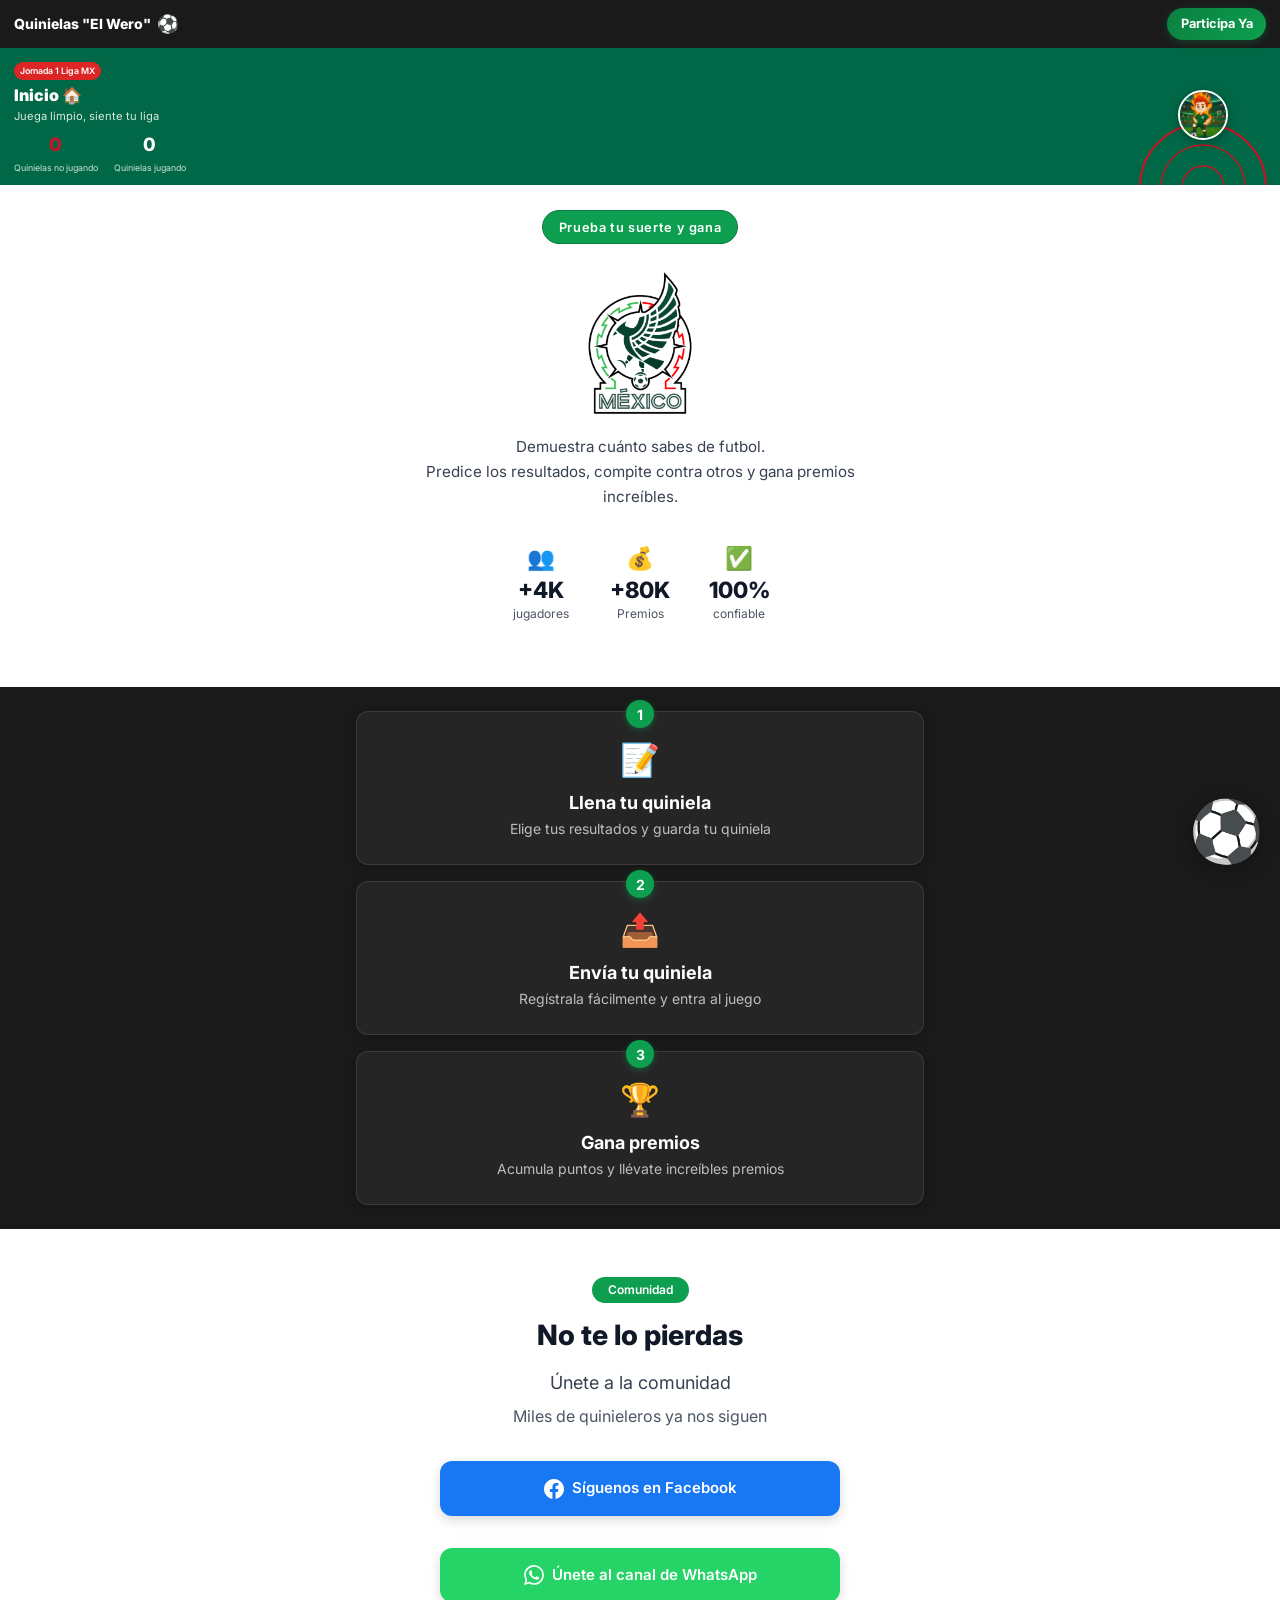
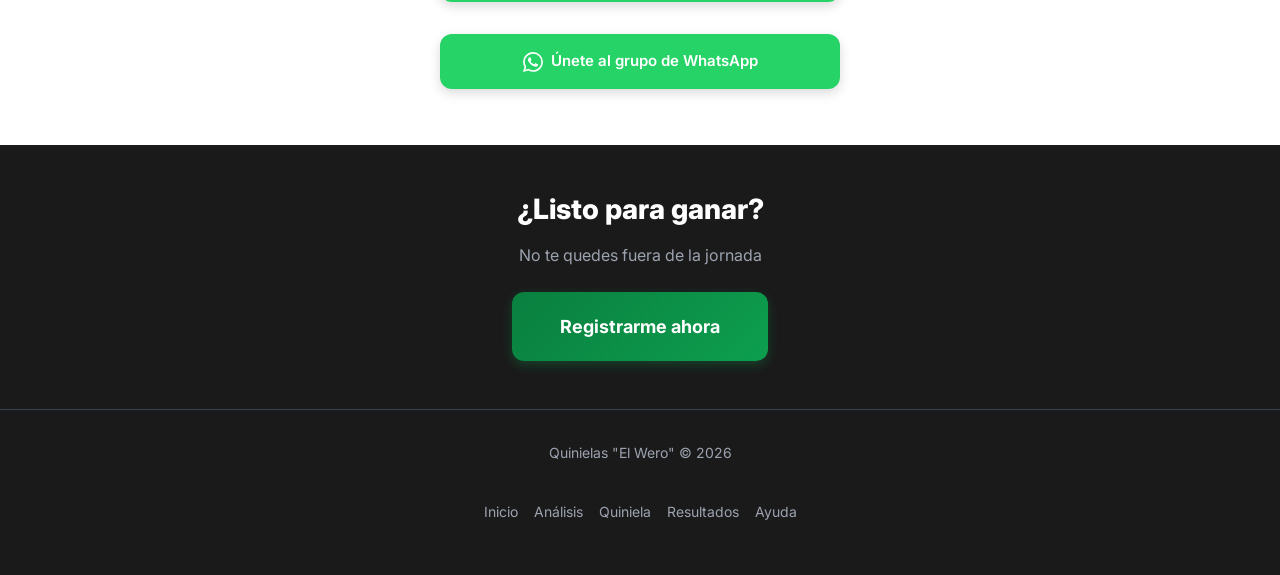
==== index.html @ 96086ec2 "Add files via upload" ====
<!DOCTYPE html>
<html lang="es">
<head>
<meta charset="UTF-8">
<meta name="viewport" content="width=device-width, initial-scale=1.0, maximum-scale=5.0, user-scalable=yes">
<meta name="description" content="Panel de administración - Quinielas MX">
<title>Quinielas "El Wero"</title>
<link rel="stylesheet" href="styles.css">
<link rel="preconnect" href="https://fonts.googleapis.com">
<link rel="preconnect" href="https://fonts.gstatic.com" crossorigin>
<link href="https://fonts.googleapis.com/css2?family=Inter:wght@400;500;600;700;800;900&display=swap" rel="stylesheet">
<link rel="manifest" href="/manifest.json">
<meta name="theme-color" content="#006847">
<meta name="mobile-web-app-capable" content="yes">
<meta name="apple-mobile-web-app-capable" content="yes">
<meta name="apple-mobile-web-app-title" content="Quinielas">
<meta name="apple-mobile-web-app-status-bar-style" content="black-translucent">
</head>
<body>
<!-- Esto de abajo trabaja con mi header --> <!-- Esto de abajo trabaja con mi header --> <!-- Esto de abajo trabaja con mi header -->
<header class="admin-header">
<div class="header-content">
<div class="header-brand">
<span class="brand-name">Quinielas "El Wero"</span>
<span class="brand-ball">⚽</span>
</div>
<div class="header-user">
<span class="user-name" onclick="navigateTo('quiniela')">Participa Ya</span>
</div>
</div>
</header>
<!-- Esto de abajo trabaja con Inicio , juega limpio siente tu liga--><!-- Esto de abajo trabaja con Inicio , juega limpio siente tu liga-->
<section class="hero-admin active" id="hero">
<div class="hero-content">
<div class="hero-badge">
<span class="jornada-badge">Jornada 1 Liga MX</span>
</div>
<h1 class="hero-title">Inicio 🏠</h1>
<p class="hero-subtitle">Juega limpio, siente tu liga</p>
<div class="hero-stats">
<div class="hero-stat">
<span class="hero-stat__number hero-stat__number--red" id="quinielasNoJugandoCount" data-count="12">0</span>
<span class="hero-stat__label">Quinielas no jugando</span>
</div>
<div class="hero-stat">
<span class="hero-stat__number hero-stat__number--green" id="quinielasJugandoCount" data-count="8">0</span>
<span class="hero-stat__label">Quinielas jugando</span>
</div>
</div>
</div>
<div class="hero-decoration">
<svg class="decoration-ball" viewBox="0 0 100 100" fill="none">
<circle cx="50" cy="50" r="45" stroke="currentColor" stroke-width="1.5" opacity="0.15"/>
<circle cx="50" cy="50" r="30" stroke="currentColor" stroke-width="1" opacity="0.1"/>
<circle cx="50" cy="50" r="15" stroke="currentColor" stroke-width="1" opacity="0.2"/>
</svg>
<img src="logos/logo.png" alt="Logo" class="hero-profile-img">
</div>
</section>
<!-- Esto de abajo trabaja con analisis , Fútbol explicado con datos y porcentajes--> 
<section class="hero-admin hero-analisis" id="hero-analisis">
<div class="hero-content">
<div class="hero-badge">
<span class="jornada-badge">Jornada 1 Liga MX</span>
</div>
<h1 class="hero-title">Análisis 📊</h1>
<p class="hero-subtitle">Fútbol explicado con datos y porcentajes</p>
<div class="hero-stats">
<div class="hero-stat">
<span class="hero-stat__number hero-stat__number--red" data-count="18">18</span>
<span class="hero-stat__label">Equipos mexicanos</span>
</div>
<div class="hero-stat">
<span class="hero-stat__number hero-stat__number--green" data-count="85">0</span>
<span class="hero-stat__label">Equipos europeos</span>
</div>
</div>
</div>
<div class="hero-decoration">
<svg class="decoration-ball" viewBox="0 0 100 100" fill="none">
<circle cx="50" cy="50" r="45" stroke="currentColor" stroke-width="1.5" opacity="0.15"/>
<circle cx="50" cy="50" r="30" stroke="currentColor" stroke-width="1" opacity="0.1"/>
<circle cx="50" cy="50" r="15" stroke="currentColor" stroke-width="1" opacity="0.2"/>
</svg>
<img src="logos/logo.png" alt="Logo" class="hero-profile-img">
</div>
</section>
<!-- Esto de abajo trabaja con quiniela , Cada partido es una decisión, cada acierto te acerca al premio--> 
<section class="hero-admin hero-quiniela" id="hero-quiniela">
<div class="hero-content">
<div class="hero-badge">
<span class="jornada-badge">Jornada 1 Liga MX</span>
</div>
<h1 class="hero-title">Quiniela 📝</h1>
<p class="hero-subtitle">Cada partido es una decisión, cada acierto te acerca al premio</p>
</div>
</section>
<!-- Esto de abajo trabaja con Resultados , Donde el instinto se convierte en victoria--> 
<section class="hero-admin hero-resultados" id="hero-resultados">
<div class="hero-content">
<div class="hero-badge">
<span class="jornada-badge">Jornada 1 Liga MX</span>
</div>
<h1 class="hero-title">Resultados 🏆</h1>
<p class="hero-subtitle">Donde el instinto se convierte en victoria</p>
<div class="hero-stats">
<div class="hero-stat">
<span class="hero-stat__number hero-stat__number--red" id="quinielasNoJugandoCountResultados" data-count="127">0</span>
<span class="hero-stat__label">Quinielas no jugando</span>
</div>
<div class="hero-stat">
<span class="hero-stat__number hero-stat__number--green" id="quinielasJugandoCountResultados" data-count="15">0</span>
<span class="hero-stat__label">Quinielas jugando</span>
</div>
</div>
</div>
<div class="hero-decoration">
<svg class="decoration-ball" viewBox="0 0 100 100" fill="none">
<circle cx="50" cy="50" r="45" stroke="currentColor" stroke-width="1.5" opacity="0.15"/>
<circle cx="50" cy="50" r="30" stroke="currentColor" stroke-width="1" opacity="0.1"/>
<circle cx="50" cy="50" r="15" stroke="currentColor" stroke-width="1" opacity="0.2"/>
</svg>
<img src="logos/logo.png" alt="Logo" class="hero-profile-img">
</div>
</section>
<!-- Esto de abajo trabaja con Ayuda , Cada partido es una decisión, cada acierto te acerca al premio--> 
<section class="hero-admin hero-ayuda" id="hero-ayuda">
<div class="hero-content">
<div class="hero-badge">
<span>Soporte 24/7</span>
</div>
<h1 class="hero-title">Ayuda ❓</h1>
<p class="hero-subtitle">No juegas solo, estamos contigo en cada paso</p>
</div>
</section>
<!-- Esto de abajo trabaja con la el inicio de mi pagina 1 --> <!-- Esto de abajo trabaja con la el inicio de mi pagina 1-->
<main class="main-content" id="mainContent">
<section class="page active" id="pageInicio">
<div class="hero">
<div class="hero-bg"></div>
<div class="hero-content">
<span class="hero-badge">Prueba tu suerte y gana</span>
<img src="logos/mexico.png" alt="México" class="hero-logo">
<p class="hero-text">Demuestra cuánto sabes de futbol.<br>Predice los resultados, compite contra otros y gana premios increíbles.</p>
<div class="hero-metrics">
<div class="metric">
<span class="metric-icon">👥</span>
<span class="metric-value">+4K</span>
<span class="metric-label">jugadores</span>
</div>
<div class="metric">
<span class="metric-icon">💰</span>
<span class="metric-value">+80K</span>
<span class="metric-label">Premios</span>
</div>
<div class="metric">
<span class="metric-icon">✅</span>
<span class="metric-value">100%</span>
<span class="metric-label">confiable</span>
</div>
</div>
</div>
</div>
<!-- Esto de abajo trabaja con la el inicio de mi pagina 2 --> <!-- Esto de abajo trabaja con la el inicio de mi pagina 2-->
<div class="section">
<div class="steps-container">
<div class="step-card">
<div class="step-number">1</div>
<div class="step-icon">📝</div>
<h4>Llena tu quiniela</h4>
<p>Elige tus resultados y guarda tu quiniela</p>
</div>
<div class="step-card">
<div class="step-number">2</div>
<div class="step-icon">📤</div>
<h4>Envía tu quiniela</h4>
<p>Regístrala fácilmente y entra al juego</p>
</div>
<div class="step-card">
<div class="step-number">3</div>
<div class="step-icon">🏆</div>
<h4>Gana premios</h4>
<p>Acumula puntos y llévate increíbles premios</p>
</div>
</div>
</div>
<!-- Esto de abajo trabaja con la el inicio de mi pagina 3 --> <!-- Esto de abajo trabaja con la el inicio de mi pagina 3-->
<div class="section section-dark">
<span class="section-badge">Comunidad</span>
<h3 class="section-title">No te lo pierdas</h3>
<p class="section-subtitle">Únete a la comunidad</p>
<p class="section-text">Miles de quinieleros ya nos siguen</p>
<div class="social-buttons">
<a href="https://www.facebook.com/profile.php?id=61586293432281" target="_blank" class="social-btn facebook">
<svg viewBox="0 0 24 24" fill="currentColor"><path d="M24 12.073c0-6.627-5.373-12-12-12s-12 5.373-12 12c0 5.99 4.388 10.954 10.125 11.854v-8.385H7.078v-3.47h3.047V9.43c0-3.007 1.792-4.669 4.533-4.669 1.312 0 2.686.235 2.686.235v2.953H15.83c-1.491 0-1.956.925-1.956 1.874v2.25h3.328l-.532 3.47h-2.796v8.385C19.612 23.027 24 18.062 24 12.073z"/></svg>
Síguenos en Facebook
</a>
<a href="https://whatsapp.com/channel/0029VbBeTREDZ4LYMSgzS219" target="_blank" class="social-btn whatsapp">
<svg viewBox="0 0 24 24" fill="currentColor"><path d="M17.472 14.382c-.297-.149-1.758-.867-2.03-.967-.273-.099-.471-.148-.67.15-.197.297-.767.966-.94 1.164-.173.199-.347.223-.644.075-.297-.15-1.255-.463-2.39-1.475-.883-.788-1.48-1.761-1.653-2.059-.173-.297-.018-.458.13-.606.134-.133.298-.347.446-.52.149-.174.198-.298.298-.497.099-.198.05-.371-.025-.52-.075-.149-.669-1.612-.916-2.207-.242-.579-.487-.5-.669-.51-.173-.008-.371-.01-.57-.01-.198 0-.52.074-.792.372-.272.297-1.04 1.016-1.04 2.479 0 1.462 1.065 2.875 1.213 3.074.149.198 2.096 3.2 5.077 4.487.709.306 1.262.489 1.694.625.712.227 1.36.195 1.871.118.571-.085 1.758-.719 2.006-1.413.248-.694.248-1.289.173-1.413-.074-.124-.272-.198-.57-.347m-5.421 7.403h-.004a9.87 9.87 0 01-5.031-1.378l-.361-.214-3.741.982.998-3.648-.235-.374a9.86 9.86 0 01-1.51-5.26c.001-5.45 4.436-9.884 9.888-9.884 2.64 0 5.122 1.03 6.988 2.898a9.825 9.825 0 012.893 6.994c-.003 5.45-4.437 9.884-9.885 9.884m8.413-18.297A11.815 11.815 0 0012.05 0C5.495 0 .16 5.335.157 11.892c0 2.096.547 4.142 1.588 5.945L.057 24l6.305-1.654a11.882 11.882 0 005.683 1.448h.005c6.554 0 11.89-5.335 11.893-11.893a11.821 11.821 0 00-3.48-8.413z"/></svg>
Únete al canal de WhatsApp
</a>
<a href="https://chat.whatsapp.com/JKFSN3hDRBA91iy9T7GLPh" target="_blank" class="social-btn whatsapp-group grupo-jornada">
<svg viewBox="0 0 24 24" fill="currentColor"><path d="M17.472 14.382c-.297-.149-1.758-.867-2.03-.967-.273-.099-.471-.148-.67.15-.197.297-.767.966-.94 1.164-.173.199-.347.223-.644.075-.297-.15-1.255-.463-2.39-1.475-.883-.788-1.48-1.761-1.653-2.059-.173-.297-.018-.458.13-.606.134-.133.298-.347.446-.52.149-.174.198-.298.298-.497.099-.198.05-.371-.025-.52-.075-.149-.669-1.612-.916-2.207-.242-.579-.487-.5-.669-.51-.173-.008-.371-.01-.57-.01-.198 0-.52.074-.792.372-.272.297-1.04 1.016-1.04 2.479 0 1.462 1.065 2.875 1.213 3.074.149.198 2.096 3.2 5.077 4.487.709.306 1.262.489 1.694.625.712.227 1.36.195 1.871.118.571-.085 1.758-.719 2.006-1.413.248-.694.248-1.289.173-1.413-.074-.124-.272-.198-.57-.347m-5.421 7.403h-.004a9.87 9.87 0 01-5.031-1.378l-.361-.214-3.741.982.998-3.648-.235-.374a9.86 9.86 0 01-1.51-5.26c.001-5.45 4.436-9.884 9.888-9.884 2.64 0 5.122 1.03 6.988 2.898a9.825 9.825 0 012.893 6.994c-.003 5.45-4.437 9.884-9.885 9.884m8.413-18.297A11.815 11.815 0 0012.05 0C5.495 0 .16 5.335.157 11.892c0 2.096.547 4.142 1.588 5.945L.057 24l6.305-1.654a11.882 11.882 0 005.683 1.448h.005c6.554 0 11.89-5.335 11.893-11.893a11.821 11.821 0 00-3.48-8.413z"/></svg>
<span class="texto-grupo-jornada">Únete al grupo de WhatsApp</span>
</a>
</div>
</div>
<!-- Esto de abajo trabaja con la el inicio de mi pagina 4 --> <!-- Esto de abajo trabaja con la el inicio de mi pagina 4-->
<div class="section section-cta">
<h3 class="section-title">¿Listo para ganar?</h3>
<p class="section-text">No te quedes fuera de la jornada</p>
<button class="btn-primary btn-large" onclick="navigateTo('quiniela')">Registrarme ahora</button>
</div>
</section>
<!-- Esto de abajo trabaja con las cosas de Analisis, Horarios , Porcentajes --> <!-- Esto de abajo trabaja con las cosas de Analisis, Horarios , Porcentajes -->
<section class="page" id="pageAnalisis">
<div class="tab-container">
<button class="tab-btn active" data-tab="horarios">Horarios</button>
<button class="tab-btn" data-tab="porcentajes">Porcentajes</button>
</div>
<div class="tab-content active" id="tabHorarios">
<div class="matches-list" id="matchesHorarios"></div>
</div>
<div class="tab-content" id="tabPorcentajes">
<div class="matches-list" id="matchesPorcentajes"></div>
</div>
</section>
<!-- Esto de abajo trabaja con la pagina de la quiniela--> <!-- Esto de abajo trabaja con la pagina de la quiniela--> 
<section class="page" id="pageQuiniela">
<div class="quiniela-form">
<div class="input-group" style="display: flex; gap: 0; align-items: stretch;">
<input type="text" id="playerName" placeholder="Tu nombre" maxlength="15" style="flex: 1; margin: 0;">
<button class="btn-save" onclick="saveQuiniela()">Guardar 💾</button>
<button class="btn-reglamento" onclick="showReglamento()">📋</button>
</div>
<div class="quiniela-matches" id="quinielaMatches"></div>
<div class="quiniela-actions">
<button class="action-btn btn-delete" onclick="clearQuiniela()">Borrar<span class="action-icon">🗑️</span></button>
<button class="action-btn" onclick="randomQuiniela()">Aleatoria<span class="action-icon">🎲</span></button>
<button class="action-btn" type="button">Quinielas<span class="action-value quiniela-count">0</span></button>
<button class="action-btn" type="button">Precio<span class="action-value price-display">$0</span></button>
<button class="action-btn" data-action="show-saved" onclick="showSaved()">Guardadas<span class="action-icon">💾</span></button>
<button class="action-btn" onclick="sendQuiniela()">Enviar<span class="action-icon">✅</span></button>
</div>
<button class="quiniela-help-banner" onclick="showHelpModal()">
<span class="help-question">¿Tienes duda de cómo enviar tu quiniela?</span>
<span class="btn-help-icon">❓</span>
</button>
</div>
</section>
<!-- Esto de abajo trabaja con la pagina de los resultados--> <!-- Esto de abajo trabaja con la pagina de los resultados-->
<section class="page" id="pageResultados">
<div class="tab-container">
<button class="tab-btn active" data-tab="misQuinielas">Jugadas</button>
<button class="tab-btn" data-tab="listaGeneral">Lista</button>
<button class="tab-btn" data-tab="podio1">🥇</button>
<button class="tab-btn" data-tab="podio2">🥈</button>
<button class="tab-btn" data-tab="verificar">Verificar</button>
<button class="tab-btn" data-tab="simulador">Simulador</button>
</div>
<!-- Esto de abajo trabaja con las quinielas de jugadas--> <!-- Esto de abajo trabaja con las quinielas de jugadas-->
<div class="tab-content active" id="tabMisQuinielas">
<div class="my-quinielas-list" id="myQuinielasList">
<div class="empty-state">
<span class="empty-icon">📋</span>
<p>Aún no tienes quinielas guardadas</p>
<button class="btn-primary" onclick="navigateTo('quiniela')">Crear mi primera quiniela</button>
</div>
</div>
</div>
<!-- Esto de abajo trabaja con la lista oficial--> <!-- Esto de abajo trabaja con la lista oficial-->
<div class="tab-content" id="tabListaGeneral">
<div class="table-container">
<div class="table-wrapper">
<table class="results-table">
<thead>
<tr>
<th class="col-folio">Folio</th>
<th class="col-name">Nombre</th>
<th class="col-vendor">Vendedor</th>
<th class="col-match" data-match-index="1"></th>
<th class="col-match" data-match-index="2"></th>
<th class="col-match" data-match-index="3"></th>
<th class="col-match" data-match-index="4"></th>
<th class="col-match" data-match-index="5"></th>
<th class="col-match" data-match-index="6"></th>
<th class="col-match" data-match-index="7"></th>
<th class="col-match" data-match-index="8"></th>
<th class="col-match" data-match-index="9"></th>
<th class="col-points">Pts</th>
</tr>
</thead>
<tbody id="listaOficialTableBody"></tbody>
</table>
</div>
</div>
</div>
<!-- Esto de abajo trabaja con el contenido del 1 lugar-->
<div class="tab-content" id="tabPodio1">
<main class="main special-page gold-theme">
<div class="special-header">
<h2 class="special-title-yellow">Participantes<br>en primer Lugar</h2>
<div class="medal-container"><span class="medal-sticker">🥇</span></div>
</div>
<span class="winner-count" id="firstPlaceTotal">0</span>
<span class="winner-label" id="firstPlacePoints">cargando...</span>
</main>
</div>
<!-- Esto de abajo trabaja con el contenido del 2 lugar--> 
<div class="tab-content" id="tabPodio2">
<main class="main special-page silver-theme">
<div class="special-header">
<h2 class="special-title-silver">Participantes<br>en segundo Lugar</h2>
<div class="medal-container"><span class="medal-sticker">🥈</span></div>
</div>
<span class="winner-count" id="secondPlaceTotal">0</span>
<span class="winner-label" id="secondPlacePoints">cargando...</span>
</main>
</div>
<!-- Esto de abajo trabaja con el contenido del verificador--> <!-- Esto de abajo trabaja con el contenido del verificador-->
<div class="tab-content" id="tabVerificar">
<main class="main">
<div class="search-container">
<div class="search-box">
<input type="text" id="searchInput" class="search-input" placeholder="Nombre o vendedor..." autocomplete="off">
<button id="searchBtn" class="search-btn">Buscar</button>
</div>
</div>
<div class="search-results" id="searchResults">
<div class="no-results">
<span class="no-results-icon">🔎</span>
<p>Buscar quiniela</p>
</div>
</div>
</main>
</div>
<!-- Esto de abajo trabaja con el contenido del simulador--> <!-- Esto de abajo trabaja con el contenido del simulador--> 
<div class="tab-content" id="tabSimulador">
<main class="main">
<div class="teams-header">
<h2 class="section-title">Simulador de resultados 🎮 </h2>
<p class="text-center mb-1" style="color:var(--texto-secundario);">Ajusta los resultados y visualiza tu posición final</p>
</div>
<div class="simulation-shell">
<div class="simulation-container">
<div class="simulation-grid" id="simulationGrid"></div>
<div class="simulation-actions">
<button class="sim-btn sim-btn-secondary" id="resetSimulation">Reiniciar pronosticos 🔄</button>
</div>
</div>
</div>
<div class="summary-cards mb-2">
<div class="summary-card gold">
<span class="summary-icon">🥇</span>
<span class="summary-label">1er Lugar</span>
<span class="summary-count" id="simFirstPlace">0</span>
</div>
<div class="summary-card silver">
<span class="summary-icon">🥈</span>
<span class="summary-label">2do Lugar</span>
<span class="summary-count" id="simSecondPlace">0</span>
</div>
<div class="summary-card total">
<span class="summary-icon">👥</span>
<span class="summary-label">Total</span>
<span class="summary-count" id="simTotal">0</span>
</div>
</div>
<h2 class="section-title">Tabla de posiciones (Simulada)</h2>
<div class="table-container">
<div class="table-wrapper">
<table class="results-table">
<thead>
<tr>
<th class="col-folio">Folio</th>
<th class="col-name">Nombre</th>
<th class="col-vendor">Vendedor</th>
<th class="col-match" data-match-index="1"></th>
<th class="col-match" data-match-index="2"></th>
<th class="col-match" data-match-index="3"></th>
<th class="col-match" data-match-index="4"></th>
<th class="col-match" data-match-index="5"></th>
<th class="col-match" data-match-index="6"></th>
<th class="col-match" data-match-index="7"></th>
<th class="col-match" data-match-index="8"></th>
<th class="col-match" data-match-index="9"></th>
<th class="col-points">Pts</th>
</tr>
</thead>
<tbody id="simulationResultsBody"></tbody>
</table>
</div>
</div>
</main>
</div>
</section>
<!-- Esto de abajo trabaja con la pagina de ayuda--><!-- Esto de abajo trabaja con la pagina de ayuda-->
<section class="page" id="pageAyuda">
<section class="quick-help" id="quick-help">
<div class="help-section-header">
<h2 class="help-section-title">Toca para ver más información 👇</h2>
</div>
<div class="help-cards">
<article class="help-card" data-card="como-funciona">
<div class="help-card-icon">
<svg width="28" height="28" viewBox="0 0 24 24" fill="none" stroke="currentColor" stroke-width="2"><circle cx="12" cy="12" r="10"></circle><polygon points="10 8 16 12 10 16 10 8"></polygon></svg>
</div>
<h3 class="help-card-title">¿Cómo funciona la quiniela?</h3>
<p class="help-card-preview">Predice los resultados de los partidos</p>
<div class="help-card-content">
<p>La quiniela es simple: predices los resultados de los partidos de la jornada. Por cada acierto ganas 1 punto.<br>El que más puntos acumule al final, ¡gana el premio!</p>
<ul>
<li>Selecciona ganador local, <br>empate o visitante</li>
<li>Guarda tu quiniela cuando estés seguro de tus predicciones</li>
</ul>
</div>
<div class="help-card-arrow">
<svg width="20" height="20" viewBox="0 0 24 24" fill="none" stroke="currentColor" stroke-width="2"><polyline points="6 9 12 15 18 9"></polyline></svg>
</div>
</article>
<article class="help-card" data-card="como-envio">
<div class="help-card-icon">
<svg width="28" height="28" viewBox="0 0 24 24" fill="none" stroke="currentColor" stroke-width="2"><line x1="22" y1="2" x2="11" y2="13"></line><polygon points="22 2 15 22 11 13 2 9 22 2"></polygon></svg>
</div>
<h3 class="help-card-title">¿Cómo envío mi quiniela?</h3>
<p class="help-card-preview">Proceso simple y rápido</p>
<div class="help-card-content">
<p>Una vez que hayas completado todas tus predicciones:</p>
<ul>
<li>Revisa que todos los partidos tengan predicción</li>
<li>Presiona el botón "Enviar quiniela"</li>
<li>Serás redirigido a WhatsApp para enviar tu quiniela</li>
</ul>
</div>
<div class="help-card-arrow">
<svg width="20" height="20" viewBox="0 0 24 24" fill="none" stroke="currentColor" stroke-width="2"><polyline points="6 9 12 15 18 9"></polyline></svg>
</div>
</article>
<article class="help-card" data-card="ver-puntos">
<div class="help-card-icon">
<svg width="28" height="28" viewBox="0 0 24 24" fill="none" stroke="currentColor" stroke-width="2"><path d="M12 20V10"></path><path d="M18 20V4"></path><path d="M6 20v-4"></path></svg>
</div>
<h3 class="help-card-title">¿Cómo veo mis puntos?</h3>
<p class="help-card-preview">Sigue tu posición en tiempo real</p>
<div class="help-card-content">
<p>Puedes ver tus puntos y posición en cualquier momento:</p>
<ul>
<li>Entra a la sección "Resultados"</li>
<li>Consulta el tablero de posiciones</li>
<li>Los puntos se actualizan cada partido</li>
<li>Compara con otros participantes</li>
</ul>
</div>
<div class="help-card-arrow">
<svg width="20" height="20" viewBox="0 0 24 24" fill="none" stroke="currentColor" stroke-width="2"><polyline points="6 9 12 15 18 9"></polyline></svg>
</div>
</article>
<article class="help-card" data-card="si-gane">
<div class="help-card-icon">
<svg width="28" height="28" viewBox="0 0 24 24" fill="none" stroke="currentColor" stroke-width="2"><path d="M6 9H4.5a2.5 2.5 0 0 1 0-5H6"></path><path d="M18 9h1.5a2.5 2.5 0 0 0 0-5H18"></path><path d="M4 22h16"></path><path d="M10 14.66V17c0 .55-.47.98-.97 1.21C7.85 18.75 7 20.24 7 22"></path><path d="M14 14.66V17c0 .55.47.98.97 1.21C16.15 18.75 17 20.24 17 22"></path><path d="M18 2H6v7a6 6 0 0 0 12 0V2Z"></path></svg>
</div>
<h3 class="help-card-title">¿Cómo sé si gané?</h3>
<p class="help-card-preview">Notificación y pago garantizado</p>
<div class="help-card-content">
<p>Si resultas ganador:</p>
<ul>
<li>Te notificamos por WhatsApp</li>
<li>Tu nombre aparece en el tablero de ganadores</li>
<li>El pago se realiza en menos de 24 horas</li>
<li>Puedes elegir método de pago</li>
</ul>
</div>
<div class="help-card-arrow">
<svg width="20" height="20" viewBox="0 0 24 24" fill="none" stroke="currentColor" stroke-width="2"><polyline points="6 9 12 15 18 9"></polyline></svg>
</div>
</article>
<article class="help-card" data-card="reglas">
<div class="help-card-icon">
<svg width="28" height="28" viewBox="0 0 24 24" fill="none" stroke="currentColor" stroke-width="2"><path d="M14 2H6a2 2 0 0 0-2 2v16a2 2 0 0 0 2 2h12a2 2 0 0 0 2-2V8z"></path><polyline points="14 2 14 8 20 8"></polyline><line x1="16" y1="13" x2="8" y2="13"></line><line x1="16" y1="17" x2="8" y2="17"></line><polyline points="10 9 9 9 8 9"></polyline></svg>
</div>
<h3 class="help-card-title">Reglas generales</h3>
<p class="help-card-preview">Todo lo que necesitas saber</p>
<div class="help-card-content">
<p>Reglas básicas de participación:</p>
<ul>
<li>Puedes participar con las quinielas que desees por jornada</li>
<li>El cierre de la quiniela es 4 horas antes del primer partido</li>
<li>En caso de empate en puntos, el premio se divide entre los ganadores</li>
<li>Es responsabilidad de cada participante verificar que su quiniela haya sido subida correctamente</li>
<li>Quiniela no enviada, no subida por algún vendedor o por cualquier error, simplemente no participa en la jornada.</li>
<li>El Wero solo responde por la lista general de resultados</li>
</ul>
</div>
<div class="help-card-arrow">
<svg width="20" height="20" viewBox="0 0 24 24" fill="none" stroke="currentColor" stroke-width="2"><polyline points="6 9 12 15 18 9"></polyline></svg>
</div>
</article>
</div>
</section>
<section class="help-deposits" id="deposits">
<div class="help-section-header">
<div class="help-deposits-badge">
<svg width="16" height="16" viewBox="0 0 24 24" fill="none" stroke="currentColor" stroke-width="2"><path d="M12 22s8-4 8-10V5l-8-3-8 3v7c0 6 8 10 8 10z"></path><polyline points="9 12 11 14 15 10"></polyline></svg>
<span>Seguro 100% 🔒</span>
</div>
<h2 class="help-section-title">Métodos de depósito</h2>
<p class="help-section-subtitle">Elige tu método preferido y deposita fácilmente</p>
</div>
<div class="help-deposit-cards">
<!-- ⚽ JavaScript llena esto automáticamente según el vendedor ⚽ -->
</div>
<div class="help-deposit-tip">
<svg width="20" height="20" viewBox="0 0 24 24" fill="none" stroke="currentColor" stroke-width="2"><circle cx="12" cy="12" r="10"></circle><line x1="12" y1="16" x2="12" y2="12"></line><line x1="12" y1="8" x2="12.01" y2="8"></line></svg>
<p>Después de depositar, envía tu comprobante por WhatsApp para activar tu jugada</p>
</div>
</section>
<section class="help-contact" id="contact">
<div class="help-contact-content">
<div class="help-contact-icon">
<svg width="32" height="32" viewBox="0 0 24 24" fill="currentColor"><path d="M17.472 14.382c-.297-.149-1.758-.867-2.03-.967-.273-.099-.471-.148-.67.15-.197.297-.767.966-.94 1.164-.173.199-.347.223-.644.075-.297-.15-1.255-.463-2.39-1.475-.883-.788-1.48-1.761-1.653-2.059-.173-.297-.018-.458.13-.606.134-.133.298-.347.446-.52.149-.174.198-.298.298-.497.099-.198.05-.371-.025-.52-.075-.149-.669-1.612-.916-2.207-.242-.579-.487-.5-.669-.51-.173-.008-.371-.01-.57-.01-.198 0-.52.074-.792.372-.272.297-1.04 1.016-1.04 2.479 0 1.462 1.065 2.875 1.213 3.074.149.198 2.096 3.2 5.077 4.487.709.306 1.262.489 1.694.625.712.227 1.36.195 1.871.118.571-.085 1.758-.719 2.006-1.413.248-.694.248-1.289.173-1.413-.074-.124-.272-.198-.57-.347m-5.421 7.403h-.004a9.87 9.87 0 01-5.031-1.378l-.361-.214-3.741.982.998-3.648-.235-.374a9.86 9.86 0 01-1.51-5.26c.001-5.45 4.436-9.884 9.888-9.884 2.64 0 5.122 1.03 6.988 2.898a9.825 9.825 0 012.893 6.994c-.003 5.45-4.437 9.884-9.885 9.884m8.413-18.297A11.815 11.815 0 0012.05 0C5.495 0 .16 5.335.157 11.892c0 2.096.547 4.142 1.588 5.945L.057 24l6.305-1.654a11.882 11.882 0 005.683 1.448h.005c6.554 0 11.89-5.335 11.893-11.893a11.821 11.821 0 00-3.48-8.413z"/></svg>
</div>
<h2 class="help-contact-title">¿Dudas? escríbenos directo</h2>
<p class="help-contact-subtitle">Respondemos tus dudas</p>
<a href="https://wa.me/528281011650" class="help-whatsapp-button" target="_blank" rel="noopener">
<span>Abrir WhatsApp</span>
<svg width="20" height="20" viewBox="0 0 24 24" fill="currentColor"><path d="M17.472 14.382c-.297-.149-1.758-.867-2.03-.967-.273-.099-.471-.148-.67.15-.197.297-.767.966-.94 1.164-.173.199-.347.223-.644.075-.297-.15-1.255-.463-2.39-1.475-.883-.788-1.48-1.761-1.653-2.059-.173-.297-.018-.458.13-.606.134-.133.298-.347.446-.52.149-.174.198-.298.298-.497.099-.198.05-.371-.025-.52-.075-.149-.669-1.612-.916-2.207-.242-.579-.487-.5-.669-.51-.173-.008-.371-.01-.57-.01-.198 0-.52.074-.792.372-.272.297-1.04 1.016-1.04 2.479 0 1.462 1.065 2.875 1.213 3.074.149.198 2.096 3.2 5.077 4.487.709.306 1.262.489 1.694.625.712.227 1.36.195 1.871.118.571-.085 1.758-.719 2.006-1.413.248-.694.248-1.289.173-1.413-.074-.124-.272-.198-.57-.347m-5.421 7.403h-.004a9.87 9.87 0 01-5.031-1.378l-.361-.214-3.741.982.998-3.648-.235-.374a9.86 9.86 0 01-1.51-5.26c.001-5.45 4.436-9.884 9.888-9.884 2.64 0 5.122 1.03 6.988 2.898a9.825 9.825 0 012.893 6.994c-.003 5.45-4.437 9.884-9.885 9.884m8.413-18.297A11.815 11.815 0 0012.05 0C5.495 0 .16 5.335.157 11.892c0 2.096.547 4.142 1.588 5.945L.057 24l6.305-1.654a11.882 11.882 0 005.683 1.448h.005c6.554 0 11.89-5.335 11.893-11.893a11.821 11.821 0 00-3.48-8.413z"/></svg>
</a>
</div>
</section>
<section class="help-faq" id="faq">
<div class="help-section-header">
<h2 class="help-section-title">Preguntas frecuentes a <br>"El Wero"</h2>
<p class="help-section-subtitle">Las dudas más comunes resueltas</p>
</div>
<div class="help-faq-list">
<article class="help-faq-item">
<button class="help-faq-question">
<span>¿Cómo te llamas?</span>
<svg class="help-faq-icon" width="20" height="20" viewBox="0 0 24 24" fill="none" stroke="currentColor" stroke-width="2"><line x1="12" y1="5" x2="12" y2="19"></line><line x1="5" y1="12" x2="19" y2="12"></line></svg>
</button>
<div class="help-faq-answer">
<p>Irving Emilio Gonzalez Romero.</p>
</div>
</article>
<article class="help-faq-item">
<button class="help-faq-question">
<span>¿Dónde se ubican?</span>
<svg class="help-faq-icon" width="20" height="20" viewBox="0 0 24 24" fill="none" stroke="currentColor" stroke-width="2"><line x1="12" y1="5" x2="12" y2="19"></line><line x1="5" y1="12" x2="19" y2="12"></line></svg>
</button>
<div class="help-faq-answer">
<p>Cadereyta Jiménez.</p>
</div>
</article>
<article class="help-faq-item">
<button class="help-faq-question">
<span>¿Cuánto es el premio?</span>
<svg class="help-faq-icon" width="20" height="20" viewBox="0 0 24 24" fill="none" stroke="currentColor" stroke-width="2"><line x1="12" y1="5" x2="12" y2="19"></line><line x1="5" y1="12" x2="19" y2="12"></line></svg>
</button>
<div class="help-faq-answer">
<p>El premio se publica poco antes del primer partido.</p>
</div>
</article>
<article class="help-faq-item">
<button class="help-faq-question">
<span>¿Qué pasa si salen varios ganadores?</span>
<svg class="help-faq-icon" width="20" height="20" viewBox="0 0 24 24" fill="none" stroke="currentColor" stroke-width="2"><line x1="12" y1="5" x2="12" y2="19"></line><line x1="5" y1="12" x2="19" y2="12"></line></svg>
</button>
<div class="help-faq-answer">
<p>El premio se reparte entre las personas que obtuvieron la mayor cantidad de puntos.</p>
</div>
</article>
<article class="help-faq-item">
<button class="help-faq-question">
<span>¿A qué hora cierra la quiniela?</span>
<svg class="help-faq-icon" width="20" height="20" viewBox="0 0 24 24" fill="none" stroke="currentColor" stroke-width="2"><line x1="12" y1="5" x2="12" y2="19"></line><line x1="5" y1="12" x2="19" y2="12"></line></svg>
</button>
<div class="help-faq-answer">
<p>Semana a semana se postula diferente horario tras finalizar la quiniela anterior.</p>
</div>
</article>
<article class="help-faq-item">
<button class="help-faq-question">
<span>¿Cómo es el método de pago cuando resulto ganador?</span>
<svg class="help-faq-icon" width="20" height="20" viewBox="0 0 24 24" fill="none" stroke="currentColor" stroke-width="2"><line x1="12" y1="5" x2="12" y2="19"></line><line x1="5" y1="12" x2="19" y2="12"></line></svg>
</button>
<div class="help-faq-answer">
<p>Se te pide alguna tarjeta de tu pertenencia para depositarte.</p>
</div>
</article>
<article class="help-faq-item">
<button class="help-faq-question">
<span>¿Cuándo se publica la lista de participantes?</span>
<svg class="help-faq-icon" width="20" height="20" viewBox="0 0 24 24" fill="none" stroke="currentColor" stroke-width="2"><line x1="12" y1="5" x2="12" y2="19"></line><line x1="5" y1="12" x2="19" y2="12"></line></svg>
</button>
<div class="help-faq-answer">
<p>Poco antes del primer partido.</p>
</div>
</article>
<article class="help-faq-item">
<button class="help-faq-question">
<span>¿Cuánto vale la quiniela?</span>
<svg class="help-faq-icon" width="20" height="20" viewBox="0 0 24 24" fill="none" stroke="currentColor" stroke-width="2"><line x1="12" y1="5" x2="12" y2="19"></line><line x1="5" y1="12" x2="19" y2="12"></line></svg>
</button>
<div class="help-faq-answer">
<p>$30 pesos.</p>
</div>
</article>
</div>
</section>
</section>
<!-- Esto de abajo trabaja con la pagina de administrador--><!-- Esto de abajo trabaja con la pagina de administrador-->
<section class="page" id="pageAdmin">
<div class="admin-root">
<section class="admin-hero" id="admin-hero">
<div class="hero-content">
<h1 class="hero-title">Panel del administrador</h1>
<p class="hero-subtitle">Control total de tus quinielas</p>
<p class="hero-vendor" id="heroVendorText">Vendedor</p>
</div>
</section>
<section class="admin-kpis" id="admin-kpis">
<div class="section-header">
<h2 class="section-title">Resumen general</h2>
</div>
</section>
<section class="admin-alerts" id="admin-alerts">
<div class="alert alert--danger">
<div class="alert__icon">
<svg width="20" height="20" viewBox="0 0 24 24" fill="none" stroke="currentColor" stroke-width="2"><circle cx="12" cy="12" r="10"></circle><line x1="12" y1="8" x2="12" y2="12"></line><line x1="12" y1="16" x2="12.01" y2="16"></line></svg>
</div>
<div class="alert__content">
<p class="alert__title"><span id="pendingCount">0</span> Por confirmar</p>
<p class="alert__text">Requieren confirmación</p>
</div>
<button class="alert__action" aria-label="Ver pendientes">
<svg width="16" height="16" viewBox="0 0 24 24" fill="none" stroke="currentColor" stroke-width="2"><polyline points="9 18 15 12 9 6"></polyline></svg>
</button>
</div>
<div class="alert alert--success">
<div class="alert__icon">
<svg width="20" height="20" viewBox="0 0 24 24" fill="none" stroke="currentColor" stroke-width="2"><circle cx="12" cy="12" r="10"></circle><polygon points="10 8 16 12 10 16 10 8"></polygon></svg>
</div>
<div class="alert__content">
<p class="alert__title"><span id="playingCount">0</span> Jugando</p>
<p class="alert__text">Quinielas jugando en la jornada</p>
</div>
<button class="alert__action" aria-label="Ver jugando">
<svg width="16" height="16" viewBox="0 0 24 24" fill="none" stroke="currentColor" stroke-width="2"><polyline points="9 18 15 12 9 6"></polyline></svg>
</button>
</div>
<div class="alert alert--info">
<div class="alert__icon">
<svg width="20" height="20" viewBox="0 0 24 24" fill="none" stroke="currentColor" stroke-width="2"><circle cx="12" cy="12" r="10"></circle><line x1="12" y1="12" x2="12" y2="16"></line><line x1="12" y1="8" x2="12.01" y2="8"></line></svg>
</div>
<div class="alert__content">
<p class="alert__title"><span id="waitingCount">0</span> En espera</p>
<p class="alert__text">Espera a que sean añadidas</p>
</div>
<button class="alert__action" aria-label="Ver en espera">
<svg width="16" height="16" viewBox="0 0 24 24" fill="none" stroke="currentColor" stroke-width="2"><polyline points="9 18 15 12 9 6"></polyline></svg>
</button>
</div>
<div class="alert alert--neutral">
<div class="alert__icon">
<svg width="20" height="20" viewBox="0 0 24 24" fill="none" stroke="currentColor" stroke-width="2"><path d="M22 11.08V12a10 10 0 1 1-5.93-9.14"></path><polyline points="22 4 12 14.01 9 11.01"></polyline></svg>
</div>
<div class="alert__content">
<p class="alert__title"><span id="totalCount">0</span> En la lista</p>
<p class="alert__text">Total de quinielas esta semana</p>
</div>
<button class="alert__action" aria-label="Ver lista">
<svg width="16" height="16" viewBox="0 0 24 24" fill="none" stroke="currentColor" stroke-width="2"><polyline points="9 18 15 12 9 6"></polyline></svg>
</button>
</div>
</section>
<section class="admin-current-week" id="admin-current-week">
<div class="section-header">
<h2 class="section-title">Jornada actual</h2>
</div>
<div class="week-card">
<div class="week-card__header">
<div class="week-card__jornada">
<span class="week-card__number">Mx</span>
</div>
<div class="week-card__dates">
<p class="week-card__range">Jornada 1</p>
<p class="week-card__status">Cierra en 6 horas</p>
</div>
</div>
<div class="week-card__progress">
<div class="progress-bar">
<div class="progress-bar__fill" style="--progress: 65%"></div>
</div>
<div class="progress-labels">
<span>Inicio</span>
<span>65% completado</span>
<span>Cierre</span>
</div>
</div>
</div>
</section>
<!--Esto de abajo trabaja en las seccion de la vavegacion en Admnistrador-->
<section class="admin-filters" id="admin-filters">
<div class="filters-bar">
<div class="filter-buttons">
<button class="filter-btn active" data-filter="pendientes">
Pendientes <span class="filter-emoji">📋</span>
</button>
<button class="filter-btn" data-filter="espera">
En espera <span class="filter-emoji">⏸️</span>
</button>
<button class="filter-btn" data-filter="jugando">
Jugando <span class="filter-emoji">⚽</span>
</button>
</div>
</div>
</section>
<!--Esto de abajo trabaja en la lista de pendientes en mi codigo-->
<section class="admin-quinielas-list" id="adminPendientes">
<div class="section-header">
<h2 class="section-title">Pendientes</h2>
<span class="section-count" id="totalQuinielasCount">0 En total</span>
</div>
<div class="table-container">
<div class="table-wrapper">
<table class="results-table">
<thead>
<tr>
<th class="col-name">Nombre</th>
<th class="col-match" data-match-index="1">P1</th>
<th class="col-match" data-match-index="2">P2</th>
<th class="col-match" data-match-index="3">P3</th>
<th class="col-match" data-match-index="4">P4</th>
<th class="col-match" data-match-index="5">P5</th>
<th class="col-match" data-match-index="6">P6</th>
<th class="col-match" data-match-index="7">P7</th>
<th class="col-match" data-match-index="8">P8</th>
<th class="col-match" data-match-index="9">P9</th>
<th class="col-actions">Acción</th>
</tr>
</thead>
<tbody id="pendientesTableBody">
</tbody>
</table>
</div>
</div>
</section>
<!--Esto de abajo trabaja en la lista en Jugadas en mi codigo-->
<section class="admin-quinielas-list" id="adminJugando" style="display:none;">
<div class="section-header">
<h2 class="section-title">Jugando</h2>
<span class="section-count" id="jugandoCount">0 en juego</span>
</div>
<div class="table-container">
<div class="table-wrapper">
<table class="results-table">
<thead>
<tr>
<th class="col-folio">Folio</th>
<th class="col-name">Nombre</th>
<th class="col-vendor">Vendedor</th>
<th class="col-match" data-match-index="1"></th>
<th class="col-match" data-match-index="2"></th>
<th class="col-match" data-match-index="3"></th>
<th class="col-match" data-match-index="4"></th>
<th class="col-match" data-match-index="5"></th>
<th class="col-match" data-match-index="6"></th>
<th class="col-match" data-match-index="7"></th>
<th class="col-match" data-match-index="8"></th>
<th class="col-match" data-match-index="9"></th>
<th class="col-points">Pts</th>
</tr>
</thead>
<tbody id="jugandoTableBody"></tbody>
</table>
</div>
</div>
</section>
<!--Esto de abajo trabaja en la lista de Espera en mi codigo-->
<section class="admin-quinielas-list" id="adminEspera" style="display:none;">
<div class="section-header">
<h2 class="section-title">En espera</h2>
<span class="section-count" id="esperaCount">0 en espera</span>
</div>
<div class="table-container">
<div class="table-wrapper">
<table class="results-table">
<thead>
<tr>
<th class="col-name">Nombre</th>
<th class="col-match" data-match-index="1">P1</th>
<th class="col-match" data-match-index="2">P2</th>
<th class="col-match" data-match-index="3">P3</th>
<th class="col-match" data-match-index="4">P4</th>
<th class="col-match" data-match-index="5">P5</th>
<th class="col-match" data-match-index="6">P6</th>
<th class="col-match" data-match-index="7">P7</th>
<th class="col-match" data-match-index="8">P8</th>
<th class="col-match" data-match-index="9">P9</th>
<th class="col-actions">Esperando</th>
</tr>
</thead>
<tbody id="esperaTableBody">
</tbody>
</table>
</div>
</div>
</section>
<!-- Toast de notificaciones -->
<div class="admin-toast" id="adminToast" role="alert" aria-live="polite">
<div class="toast__icon">
<svg width="20" height="20" viewBox="0 0 24 24" fill="none" stroke="currentColor" stroke-width="2">
<polyline points="20 6 9 17 4 12"></polyline>
</svg>
</div>
<span class="toast__message" id="adminToastMessage">Acción completada</span>
</div>
</main>
<!-- Esto de abajo trabaja con el final de todas las paginas--><!-- Esto de abajo trabaja con el final de todas las paginas-->
<footer class="footer">
<p class="footer-brand">Quinielas "El Wero" © 2026</p>
<div class="footer-links">
<a href="#" onclick="navigateTo('inicio'); return false;">Inicio</a>
<a href="#" onclick="navigateTo('analisis'); return false;">Análisis</a>
<a href="#" onclick="navigateTo('quiniela'); return false;">Quiniela</a>
<a href="#" onclick="navigateTo('resultados'); return false;">Resultados</a>
<a href="#" onclick="navigateTo('ayuda'); return false;">Ayuda</a>
</div>
</footer>
<!-- Esto de abajo trabaja con la navegacion principal de mi pagina--> <!-- Esto de abajo trabaja con la navegacion principal de mi pagina-->
<nav class="floating-nav" id="floatingNav">
<button class="nav-toggle" id="navToggle" aria-label="Menú de navegación">
<span class="nav-toggle-icon">⚽</span>
</button>
<div class="nav-items" id="navItems">
<button class="nav-item active" data-page="inicio" aria-label="Inicio">
<span class="nav-icon">🏠</span>
<span class="nav-label">Inicio</span>
</button>
<button class="nav-item" data-page="analisis" aria-label="Análisis">
<span class="nav-icon">📊</span>
<span class="nav-label">Análisis</span>
</button>
<button class="nav-item" data-page="quiniela" aria-label="Quiniela">
<span class="nav-icon">📝</span>
<span class="nav-label">Quiniela</span>
</button>
<button class="nav-item" data-page="resultados" aria-label="Resultados">
<span class="nav-icon">🏆</span>
<span class="nav-label">Resultados</span>
</button>
<button class="nav-item" data-page="ayuda" aria-label="Ayuda">
<span class="nav-icon">❓</span>
<span class="nav-label">Ayuda</span>
</button>
</div>
</nav>
<div id="pwaBanner" style="
display:none; position:fixed; bottom:0; left:0; right:0; z-index:99999;
background:linear-gradient(135deg,#006847,#004d35);
color:white; padding:16px 20px 24px; border-radius:20px 20px 0 0;
box-shadow:0 -4px 30px rgba(0,0,0,0.4); flex-direction:column; gap:12px;
">
<div style="display:flex; align-items:center; gap:12px;">
<img src="/logos/logo.png" style="width:48px;height:48px;border-radius:12px;">
<div>
<div style="font-weight:700; font-size:1rem;">Instala Quinielas El Wero 📲 </div>
<div style="font-size:0.78rem; opacity:0.85; margin-top:2px;">Acceso mas rápido</div>
</div>
</div>
<div style="display:flex; gap:10px;">
<button onclick="PWA.instalarPWA()" style="
flex:1; background:white; color:#006847; border:none;
padding:12px; border-radius:10px; font-weight:700;
font-size:0.9rem; cursor:pointer;">Instalar gratis ✅</button>
<button onclick="PWA.cerrarBanner()" style="
background:rgba(255,255,255,0.15); color:white; border:none;
padding:12px 16px; border-radius:10px; font-size:0.85rem; cursor:pointer;
">Ahora no</button>
</div>
</div>
<script src="script.js"></script>
<!-- Esto de abajo trabaja con las alertas de confirmar-Rechazar-Enviar quiniela a whats app--> <!-- Esto de abajo trabaja con las alertas de confirmar-Rechazar-Enviar quiniela a whats app-->
<div class="modal-overlay" id="modalConfirmar">
<div class="modal-box modal-confirmar">
<div class="modal-icon">
<svg viewBox="0 0 52 52" class="checkmark">
<circle class="checkmark-circle" cx="26" cy="26" r="25" fill="none"/>
<path class="checkmark-check" fill="none" d="M14.1 27.2l7.1 7.2 16.7-16.8"/>
</svg>
</div>
<h2 class="modal-title">¿Confirmar esta quiniela?</h2>
<p class="modal-message" id="confirmarMessage">Esta quiniela pasará a la "lista"</p>
<div class="modal-actions">
<button class="btn-modal btn-cancelar" onclick="cerrarModalConfirmar()">Cancelar</button>
<button class="btn-modal btn-confirmar-modal" onclick="ejecutarConfirmar()">Sí, confirmar</button>
</div>
</div>
</div>
<div class="modal-overlay" id="modalRechazar">
<div class="modal-box modal-rechazar">
<div class="modal-icon-rechazar">
<svg viewBox="0 0 52 52" class="xmark">
<circle class="xmark-circle" cx="26" cy="26" r="25" fill="none"/>
<path class="xmark-cross" fill="none" d="M16,16 L36,36 M36,16 L16,36"/>
</svg>
</div>
<h2 class="modal-title">¿Rechazar esta quiniela?</h2>
<p class="modal-message" id="rechazarMessage">Esta acción eliminará la quiniela permanentemente</p>
<div class="modal-actions">
<button class="btn-modal btn-cancelar-rojo" onclick="cerrarModalRechazar()">Cancelar</button>
<button class="btn-modal btn-rechazar-modal" onclick="ejecutarRechazo()">Sí, rechazar</button>
</div>
</div>
</div>
<!-- Modal Envío Exitoso WhatsApp -->
<div class="modal-overlay modal-whatsapp" id="modalEnvioExitoso">
<div class="modal-box modal-success">
<div class="whatsapp-animation">
<div class="whatsapp-logo">
<svg viewBox="0 0 175.216 175.552" xmlns="http://www.w3.org/2000/svg">
<path d="M87.184 25.227c-33.733 0-61.166 27.423-61.178 61.13a60.98 60.98 0 0 0 9.349 32.535l1.455 2.313-6.179 22.558 23.146-6.069 2.235 1.324c9.387 5.571 20.15 8.517 31.126 8.523h.023c33.707 0 61.14-27.426 61.153-61.135a60.75 60.75 0 0 0-17.895-43.251 60.75 60.75 0 0 0-43.235-17.928z" fill="#25d366"/>
<path d="M68.772 55.603c-1.378-3.061-2.828-3.123-4.137-3.176l-3.524-.043c-1.226 0-3.218.46-4.902 2.3s-6.435 6.287-6.435 15.332 6.588 17.785 7.506 19.013 12.718 20.381 31.405 27.75c15.529 6.124 18.689 4.906 22.061 4.6s10.877-4.447 12.408-8.74 1.532-7.971 1.073-8.74-1.685-1.226-3.525-2.146-10.877-5.367-12.562-5.981-2.91-.919-4.137.921-4.746 5.979-5.819 7.206-2.144 1.381-3.984.462-7.76-2.861-14.784-9.124c-5.465-4.873-9.154-10.891-10.228-12.73s-.114-2.835.808-3.751c.825-.824 1.838-2.147 2.759-3.22s1.224-1.84 1.836-3.065.307-2.301-.153-3.22-4.032-10.011-5.666-13.647" fill="#FFF" fill-rule="evenodd"/>
</svg>
</div>
<div class="rocket">🚀</div>
</div>
<h2 class="modal-title-success">¡Quinielas enviadas!</h2>
<div class="success-details">
<div class="success-badge">
<span class="success-number" id="exitosasCount">0</span>
<span class="success-label">quinielas</span>
</div>
<div class="price-box">
<div class="price-amount" id="totalPriceAmount">$0</div>
<div class="price-label">Total a pagar</div>
</div>
</div>
<p class="modal-message-success" id="mensajeEnvio">¡Ve a WhatsApp para compartir tus quinielas!</p>
<div class="modal-actions-full">
<button class="btn-whatsapp" id="btnIrWhatsApp">
Ir a WhatsApp
<svg width="24" height="24" viewBox="0 0 24 24" fill="white">
<path d="M17.472 14.382c-.297-.149-1.758-.867-2.03-.967-.273-.099-.471-.148-.67.15-.197.297-.767.966-.94 1.164-.173.199-.347.223-.644.075-.297-.15-1.255-.463-2.39-1.475-.883-.788-1.48-1.761-1.653-2.059-.173-.297-.018-.458.13-.606.134-.133.298-.347.446-.52.149-.174.198-.298.298-.497.099-.198.05-.371-.025-.52-.075-.149-.669-1.612-.916-2.207-.242-.579-.487-.5-.669-.51-.173-.008-.371-.01-.57-.01-.198 0-.52.074-.792.372-.272.297-1.04 1.016-1.04 2.479 0 1.462 1.065 2.875 1.213 3.074.149.198 2.096 3.2 5.077 4.487.709.306 1.262.489 1.694.625.712.227 1.36.195 1.871.118.571-.085 1.758-.719 2.006-1.413.248-.694.248-1.289.173-1.413-.074-.124-.272-.198-.57-.347m-5.421 7.403h-.004a9.87 9.87 0 01-5.031-1.378l-.361-.214-3.741.982.998-3.648-.235-.374a9.86 9.86 0 01-1.51-5.26c.001-5.45 4.436-9.884 9.888-9.884 2.64 0 5.122 1.03 6.988 2.898a9.825 9.825 0 012.893 6.994c-.003 5.45-4.437 9.884-9.885 9.884m8.413-18.297A11.815 11.815 0 0012.05 0C5.495 0 .16 5.335.157 11.892c0 2.096.547 4.142 1.588 5.945L.057 24l6.305-1.654a11.882 11.882 0 005.683 1.448h.005c6.554 0 11.89-5.335 11.893-11.893a11.821 11.821 0 00-3.48-8.413z"/>
</svg>
</button>
<button class="btn-cerrar-modal" onclick="cerrarModalEnvio()">Cerrar</button>
</div>
</div>
</div>
</body>
</html>
---- styles.css ----
/* ========================================
Esto de abajo trabaja los estilos , y los colores de mi pagina , tambien mejoras para mejor visualizacion.
======================================== */
:root {
--primary: #0d9f4f;
--primary-dark: #0a7f3f;
--primary-light: #e8f7ee;
--secondary: #1a1a1a;
--accent: #dc2626;
--accent-light: #fee2e2;
--success: #10b981;
--success-light: #d1fae5;
--warning: #f59e0b;
--warning-light: #fef3c7;
--error: #ef4444;
--error-light: #fee2e2;
--info: #3b82f6;
--info-light: #dbeafe;
--white: #ffffff;
--gray-50: #f9fafb;
--gray-100: #f3f4f6;
--gray-200: #e5e7eb;
--gray-300: #d1d5db;
--gray-400: #9ca3af;
--gray-500: #6b7280;
--gray-600: #4b5563;
--gray-700: #374151;
--gray-800: #1f2937;
--gray-900: #111827;
--font-family: "Inter", -apple-system, BlinkMacSystemFont, sans-serif;
--spacing-xs: 0.25rem;
--spacing-sm: 0.5rem;
--spacing-md: 1rem;
--spacing-lg: 1.5rem;
--spacing-xl: 2rem;
--spacing-2xl: 3rem;
--radius-sm: 0.375rem;
--radius-md: 0.5rem;
--radius-lg: 0.75rem;
--radius-xl: 1rem;
--radius-full: 9999px;
--shadow-sm: 0 1px 2px rgba(0, 0, 0, 0.05);
--shadow-md: 0 4px 6px -1px rgba(0, 0, 0, 0.1);
--shadow-lg: 0 10px 15px -3px rgba(0, 0, 0, 0.1);
--shadow-xl: 0 20px 25px -5px rgba(0, 0, 0, 0.1);
--transition-fast: 150ms ease;
--transition-normal: 250ms ease;
--transition-slow: 350ms ease;
--verde: #00a86b;
--verde-light: #00c97f;
--negro-medium: #2d3748;
--card: #1f2937;
--border: #374151;
--muted: #9ca3af;
--gris-300: #d1d5db;
--blanco: #ffffff;
}
*, *::before, *::after {
box-sizing: border-box;
-webkit-box-sizing: border-box;
margin: 0;
padding: 0;
-webkit-tap-highlight-color: transparent;
-webkit-text-size-adjust: 100%;
text-size-adjust: 100%;
}
html {
scroll-behavior: smooth;
-webkit-overflow-scrolling: touch;
touch-action: manipulation;
}
body {
font-family: var(--font-family);
font-size: 16px;
line-height: 1.5;
color: var(--gray-900);
background-color: var(--secondary);
min-height: 100vh;
-webkit-font-smoothing: antialiased;
-moz-osx-font-smoothing: grayscale;
margin: 0;
padding: 0;
overflow-x: hidden;
position: relative;
}
h1, h2, h3, h4, h5, h6 {
font-weight: 700;
line-height: 1.2;
-webkit-user-select: text;
user-select: text;
}
p, span, label, .nav-label, .section-text {
-webkit-user-select: text;
user-select: text;
}
img {
max-width: 100%;
height: auto;
display: block;
-webkit-user-select: none;
user-select: none;
-webkit-touch-callout: none;
}
button, a, input, select, textarea {
min-height: 48px;
font-size: 16px;
-webkit-appearance: none;
-moz-appearance: none;
appearance: none;
}
button, a {
cursor: pointer;
-webkit-tap-highlight-color: transparent;
-webkit-touch-callout: none;
-webkit-user-select: none;
user-select: none;
}
input, select, textarea {
-webkit-tap-highlight-color: transparent;
border-radius: 0;
}
input[type="text"],
input[type="email"],
input[type="password"],
input[type="number"],
textarea {
font-size: 16px;
}
a {
text-decoration: none;
color: inherit;
-webkit-tap-highlight-color: transparent;
}
.social-btn,
.nav-item,
.footer-links a,
.nav-link {
margin: 8px 0;
min-height: 48px;
display: flex;
display: -webkit-flex;
align-items: center;
-webkit-align-items: center;
justify-content: center;
-webkit-justify-content: center;
}
@supports not (-webkit-transform: translateX(0)) {
.nav-item {
transform: none !important;
-webkit-transform: none !important;
opacity: 1 !important;
}
}
@media (prefers-reduced-motion: reduce) {
*,
*::before,
*::after {
animation-duration: 0.01ms !important;
animation-iteration-count: 1 !important;
transition-duration: 0.01ms !important;
scroll-behavior: auto !important;
}
}
.nav::-webkit-scrollbar,
body::-webkit-scrollbar {
display: none;
}
.nav,
body {
scrollbar-width: none;
-ms-overflow-style: none;
}
.hero-admin {
display: none;
}
.hero-admin.active {
display: block;
}
/* ========================================
Esto de abajo trabaja la navegacion de mi pagina principal (Inicio,Analisis,Quiniela,Resultados,Ayuda)
======================================== */
@keyframes spin-ball {
from { transform: rotate(0deg); }
to { transform: rotate(360deg); }
}
@-webkit-keyframes spin-ball {
from { -webkit-transform: rotate(0deg); }
to { -webkit-transform: rotate(360deg); }
}
.floating-nav {
position: fixed;
bottom: 38px;
right: 24px;
z-index: 1000;
}
.nav-toggle {
width: 60px;
height: 60px;
background: transparent;
border: none;
border-radius: var(--radius-full);
display: flex;
display: -webkit-flex;
align-items: center;
-webkit-align-items: center;
justify-content: center;
-webkit-justify-content: center;
box-shadow: none;
transition: transform var(--transition-fast);
-webkit-transition: transform var(--transition-fast);
z-index: 2;
position: relative;
cursor: pointer;
-webkit-tap-highlight-color: transparent;
}
.nav-toggle:active {
transform: scale(0.95);
-webkit-transform: scale(0.95);
}
.nav-toggle-icon {
font-size: 60px;
line-height: 1;
display: flex;
display: -webkit-flex;
align-items: center;
-webkit-align-items: center;
justify-content: center;
-webkit-justify-content: center;
filter: drop-shadow(0 4px 8px rgba(0, 0, 0, 0.3));
animation: spin-ball 6s linear infinite;
-webkit-animation: spin-ball 6s linear infinite;
}
.floating-nav.open .nav-toggle-icon {
animation-play-state: paused;
-webkit-animation-play-state: paused;
transform: rotate(45deg);
-webkit-transform: rotate(45deg);
}
.nav-items {
position: absolute;
bottom: 95px;
right: 0;
display: flex;
display: -webkit-flex;
flex-direction: column;
-webkit-flex-direction: column;
gap: var(--spacing-sm);
opacity: 0;
visibility: hidden;
transform: translateY(20px);
-webkit-transform: translateY(20px);
transition: all var(--transition-normal);
-webkit-transition: all var(--transition-normal);
}
.floating-nav.open .nav-items {
opacity: 1;
visibility: visible;
transform: translateY(0);
-webkit-transform: translateY(0);
}
.nav-item {
display: flex;
display: -webkit-flex;
align-items: center;
-webkit-align-items: center;
justify-content: space-between;
-webkit-justify-content: space-between;
gap: var(--spacing-md);
padding: var(--spacing-md) var(--spacing-lg);
min-height: 56px;
min-width: 180px;
background: var(--secondary);
border: 1px solid var(--gray-700);
border-radius: var(--radius-full);
white-space: nowrap;
transition: all var(--transition-fast);
-webkit-transition: all var(--transition-fast);
transform: translateX(100px);
-webkit-transform: translateX(100px);
opacity: 0;
cursor: pointer;
-webkit-tap-highlight-color: transparent;
}
.floating-nav.open .nav-item {
transform: translateX(0);
-webkit-transform: translateX(0);
opacity: 1;
}
.floating-nav.open .nav-item:nth-child(1) { 
transition-delay: 50ms;
-webkit-transition-delay: 50ms;
}
.floating-nav.open .nav-item:nth-child(2) { 
transition-delay: 100ms;
-webkit-transition-delay: 100ms;
}
.floating-nav.open .nav-item:nth-child(3) { 
transition-delay: 150ms;
-webkit-transition-delay: 150ms;
}
.floating-nav.open .nav-item:nth-child(4) { 
transition-delay: 200ms;
-webkit-transition-delay: 200ms;
}
.floating-nav.open .nav-item:nth-child(5) { 
transition-delay: 250ms;
-webkit-transition-delay: 250ms;
}
.nav-item:active {
background: var(--gray-800);
border-color: var(--accent);
transform: scale(0.97);
-webkit-transform: scale(0.97);
}
.nav-item.active {
background: linear-gradient(135deg, var(--accent) 0%, #b91c1c 100%);
background: -webkit-linear-gradient(135deg, var(--accent) 0%, #b91c1c 100%);
border-color: var(--accent);
}
.nav-icon {
font-size: 1.5rem;
line-height: 1;
order: 2;
}
.nav-label {
font-size: 1rem;
font-weight: 600;
color: var(--white);
order: 1;
text-align: left;
flex: 1;
}
/* ========================================
Esto de abajo trabaja la navegacion de mi pagina subfunciones (En Analisis y Resultados)
======================================== */
.tab-container {
display: flex;
display: -webkit-flex;
gap: 0;
padding: 0;
background: transparent;
justify-content: center;
-webkit-justify-content: center;
border-bottom: 2px solid rgba(255, 255, 255, 0.1);
}
.tab-btn {
flex: 1;
-webkit-flex: 1;
max-width: none;   
padding: 0.75rem 1rem;
background: transparent;
color: #ffffff;
border: none;
border-bottom: 3px solid transparent;
font-size: 0.875rem;
font-weight: 700;
cursor: pointer;
transition: all 0.3s ease;
-webkit-transition: all 0.3s ease;
-webkit-tap-highlight-color: transparent;
}
.tab-btn.active {
color: #FFD700;
border-bottom: 3px solid #FFD700;
}
.tab-btn:active {
transform: scale(0.95);
-webkit-transform: scale(0.95);
}
.tab-content {
display: none;
padding: 0;
background: #006847;
}
.tab-content.active {
display: block;
}

/* ========================================
Esto de abajo trabaja en la palabra Quinielas "El Wero" y el Participa Ya
======================================== */
.admin-header {
position: sticky;
position: -webkit-sticky;
top: 0;
z-index: 100;
background: var(--secondary);
padding: 0.5rem 0.85rem;
box-shadow: none;
margin-bottom: 0;
}
.header-content {
display: flex;
display: -webkit-flex;
align-items: center;
-webkit-align-items: center;
justify-content: space-between;
-webkit-justify-content: space-between;
max-width: 100%;
margin: 0 auto;
gap: 0.75rem;
}
.header-brand {
display: flex;
display: -webkit-flex;
align-items: center;
-webkit-align-items: center;
gap: 0.4rem;
}
.brand-name {
font-weight: 800;
font-size: 0.875rem;
color: var(--white);
white-space: nowrap;
}
.brand-ball {
font-size: 1.1rem;
line-height: 1;
animation: bounce 2s ease-in-out infinite;
-webkit-animation: bounce 2s ease-in-out infinite;
}
@keyframes bounce {
0%,100% {
transform: translateY(0);
}
50% {
transform: translateY(-4px);
}
}
@-webkit-keyframes bounce {
0%,100% {
-webkit-transform: translateY(0);
transform: translateY(0);
}
50% {
-webkit-transform: translateY(-4px);
transform: translateY(-4px);
}
}
.header-user {
display: flex;
display: -webkit-flex;
align-items: center;
-webkit-align-items: center;
gap: 0.4rem;
}
.user-name {
background: linear-gradient(135deg, var(--primary) 0%, var(--primary-dark) 100%);
background: -webkit-linear-gradient(135deg, var(--primary) 0%, var(--primary-dark) 100%);
color: var(--white);
font-family: "Inter", -apple-system, BlinkMacSystemFont, sans-serif;
font-size: 0.8rem;
font-weight: 700;
padding: 0.4rem 0.85rem;
border-radius: var(--radius-full);
cursor: pointer;
transition: all var(--transition-fast);
-webkit-transition: all var(--transition-fast);
box-shadow: 0 2px 8px rgba(13, 159, 79, 0.3);
white-space: nowrap;
display: inline-block;
user-select: none;
-webkit-user-select: none;
-moz-user-select: none;
-ms-user-select: none;
-webkit-tap-highlight-color: transparent;
}
.user-name:hover {
transform: translateY(-2px);
-webkit-transform: translateY(-2px);
box-shadow: 0 4px 12px rgba(13, 159, 79, 0.4);
}
.user-name:active {
transform: translateY(0);
-webkit-transform: translateY(0);
}
/* ========================================
Esto de abajo trabaja en el inicio el escrito de Inicio y disque balon con imagen de logo
======================================== */
.hero-admin {
background: #006847;
padding: 0.5rem 0.85rem;
position: relative;
overflow: hidden;
margin-top: 0;
border-top: none;
}
.hero-admin .hero-content {
position: relative;
z-index: 1;
max-width: 100%;
margin: 0 auto;
}
.hero-admin .hero-badge {
display: inline-flex;
display: -webkit-inline-flex;
align-items: center;
-webkit-align-items: center;
gap: 0.2rem;
background: #dc2626;
color: var(--white);
padding: 0.15rem 0.4rem;
border-radius: var(--radius-full);
font-size: 0.55rem;
font-weight: 600;
margin-bottom: 0.4rem;
}
.hero-admin .hero-badge span {
color: var(--white);
}
.hero-title {
font-size: 1rem;
font-weight: 900;
color: var(--white);
margin-bottom: 0.2rem;
line-height: 1.2;
}
.hero-subtitle {
font-size: 0.7rem;
color: rgba(255, 255, 255, 0.85);
margin-bottom: 0.6rem;
}
.hero-stats {
display: flex;
display: -webkit-flex;
gap: 1rem;
}
.hero-stat {
text-align: center;
}
.hero-stat__number {
display: block;
font-size: 1.15rem;
font-weight: 800;
line-height: 1;
}
.hero-stat__number--red {
color: #CE1126;
}
.hero-stat__number--green {
color: var(--white);
}
.hero-stat__label {
font-size: 0.55rem;
color: rgba(255, 255, 255, 0.8);
margin-top: 0.2rem;
}
.hero-stat__number--red + .hero-stat__label {
color: rgba(255, 255, 255, 0.8);
}
.hero-decoration {
position: absolute;
right: 7.5px;
top: calc(105% - 2px);
transform: translateY(-50%);
-webkit-transform: translateY(-50%);
-ms-transform: translateY(-50%);
opacity: 1;
pointer-events: none;
z-index: 1;
}
.decoration-ball {
width: 140px;
height: 140px;
color: #CE1126;
opacity: 1;
animation: rotate 30s linear infinite;
-webkit-animation: rotate 30s linear infinite;
}
.decoration-ball circle {
stroke: #CE1126 !important;
opacity: 1 !important;
}
.hero-decoration .hero-profile-img {
position: absolute;
top: calc(50% - 75px);
right: 45px;
transform: translateY(-50%);
-webkit-transform: translateY(-50%);
-ms-transform: translateY(-50%);
width: 50px;
height: 50px;
border-radius: 50%;
border: 2.5px solid var(--white);
object-fit: cover;
-o-object-fit: cover;
box-shadow: 0 3px 10px rgba(0, 0, 0, 0.3);
z-index: 2;
opacity: 1;
}
@keyframes rotate {
from {
transform: translateY(-50%) rotate(0deg);
}
to {
transform: translateY(-50%) rotate(360deg);
}
}
@-webkit-keyframes rotate {
from {
-webkit-transform: translateY(-50%) rotate(0deg);
transform: translateY(-50%) rotate(0deg);
}
to {
-webkit-transform: translateY(-50%) rotate(360deg);
transform: translateY(-50%) rotate(360deg);
}
}
/* ========================================
Esto de abajo trabaja en el inicio de la pagina numero 1 de inicio.
======================================== */
.main-content {
width: 100%;
}
.page {
display: none;
}
.page.active {
display: block;
}
.hero {
position: relative;
min-height: calc(50vh - 20px);
display: flex;
display: -webkit-flex;
flex-direction: column;
-webkit-flex-direction: column;
justify-content: flex-start;
-webkit-justify-content: flex-start;
align-items: center;
-webkit-align-items: center;
padding: var(--spacing-md) var(--spacing-md);
text-align: center;
overflow: hidden;
background: var(--white);
}
.hero-bg {
position: absolute;
inset: 0;
background: radial-gradient(ellipse at 30% 20%, rgba(13, 159, 79, 0.08) 0%, transparent 50%), radial-gradient(ellipse at 70% 80%, rgba(206, 17, 38, 0.08) 0%, transparent 50%);
background: -webkit-radial-gradient(ellipse at 30% 20%, rgba(13, 159, 79, 0.08) 0%, transparent 50%), -webkit-radial-gradient(ellipse at 70% 80%, rgba(206, 17, 38, 0.08) 0%, transparent 50%);
pointer-events: none;
z-index: -1;
}
.hero .hero-content {
position: relative;
z-index: 1;
max-width: 480px;
width: 100%;
}
.hero .hero-badge {
display: inline-block;
padding: 0.4rem 1rem;
background: var(--primary);
border: 1px solid var(--primary-dark);
border-radius: var(--radius-full);
font-size: 0.8rem;
font-weight: 600;
letter-spacing: 0.05em;
color: var(--white);
margin-bottom: var(--spacing-lg);
-webkit-tap-highlight-color: transparent;
}
.hero-logo {
width: 150px;
height: auto;
margin: 0 auto var(--spacing-md) auto;
display: block;
}
.hero-text {
font-size: 0.95rem;
color: var(--gray-700);
line-height: 1.65;
margin-bottom: var(--spacing-xl);
}
.hero-metrics {
display: flex;
display: -webkit-flex;
justify-content: center;
-webkit-justify-content: center;
gap: var(--spacing-lg);
margin-bottom: var(--spacing-2xl);
flex-wrap: wrap;
-webkit-flex-wrap: wrap;
}
.metric {
display: flex;
display: -webkit-flex;
flex-direction: column;
-webkit-flex-direction: column;
align-items: center;
-webkit-align-items: center;
gap: 0.25rem;
min-width: 75px;
}
.metric-icon {
font-size: 1.4rem;
}
.metric-value {
font-family: var(--font-family);
font-size: 1.4rem;
font-weight: 800;
color: var(--gray-900);
line-height: 1;
}
.metric-label {
font-size: 0.75rem;
color: var(--gray-600);
}
#pageInicio .hero {
padding-top: 25px;
}
/* ========================================
Esto de abajo trabaja con la pagina de inicio (2) de mi pagina
======================================== */
.section {
padding: var(--spacing-lg) var(--spacing-md);
max-width: 600px;
margin: 0 auto;
background: var(--secondary);
}
.section-title {
font-family: var(--font-family);
font-size: 1.5rem;
font-weight: 800;
margin-bottom: var(--spacing-lg);
text-align: center;
color: var(--white);
}
.steps-container {
display: flex;
display: -webkit-flex;
flex-direction: column;
-webkit-flex-direction: column;
gap: var(--spacing-md);
}
.step-card {
position: relative;
background: rgba(255, 255, 255, 0.05);
border: 1px solid rgba(255, 255, 255, 0.1);
border-radius: var(--radius-lg);
padding: var(--spacing-lg);
text-align: center;
transition: transform var(--transition-fast), border-color var(--transition-fast);
-webkit-transition: transform var(--transition-fast), border-color var(--transition-fast);
-webkit-tap-highlight-color: transparent;
box-shadow: 0 2px 8px rgba(0, 0, 0, 0.2);
}
.step-card:active {
transform: scale(0.98);
-webkit-transform: scale(0.98);
border-color: var(--primary);
}
.step-number {
position: absolute;
top: -12px;
left: 50%;
transform: translateX(-50%);
-webkit-transform: translateX(-50%);
width: 28px;
height: 28px;
background: var(--primary);
border-radius: var(--radius-full);
display: flex;
display: -webkit-flex;
align-items: center;
-webkit-align-items: center;
justify-content: center;
-webkit-justify-content: center;
font-family: var(--font-family);
font-size: 0.875rem;
font-weight: 700;
color: var(--white);
box-shadow: 0 2px 6px rgba(13, 159, 79, 0.4);
}
.step-icon {
font-size: 2rem;
margin-bottom: var(--spacing-sm);
}
.step-card h4 {
font-family: var(--font-family);
font-size: 1.125rem;
font-weight: 700;
margin-bottom: var(--spacing-xs);
color: var(--white);
}
.step-card p {
font-size: 0.875rem;
color: rgba(255, 255, 255, 0.7);
line-height: 1.6;
}
/* ========================================
Esto de abajo trabaja con la pagina de inicio (3) de mi pagina
======================================== */
.section-dark {
background: var(--white);
max-width: none;
padding: var(--spacing-2xl) var(--spacing-md);
}
.section-badge {
display: block;
width: fit-content;
padding: var(--spacing-xs) var(--spacing-md);
background: var(--primary);
border-radius: var(--radius-full);
font-size: 0.75rem;
font-weight: 600;
margin-bottom: var(--spacing-md);
margin-left: auto;
margin-right: auto;
color: var(--white);
}
.section-dark .section-title {
font-family: var(--font-family);
font-size: 1.75rem;
font-weight: 800;
margin-bottom: var(--spacing-md);
text-align: center;
color: var(--gray-900);
}
.section-subtitle {
font-size: 1.125rem;
color: var(--gray-700);
text-align: center;
margin-bottom: var(--spacing-sm);
}
.section-text {
font-size: 1rem;
color: var(--gray-600);
text-align: center;
margin-bottom: var(--spacing-lg);
line-height: 1.6;
}
.social-buttons {
display: flex;
display: -webkit-flex;
flex-direction: column;
-webkit-flex-direction: column;
gap: var(--spacing-md);
max-width: 400px;
margin: 0 auto;
}
.social-btn {
display: flex;
display: -webkit-flex;
align-items: center;
-webkit-align-items: center;
justify-content: center;
-webkit-justify-content: center;
gap: var(--spacing-sm);
padding: var(--spacing-md) var(--spacing-lg);
border-radius: var(--radius-lg);
font-weight: 600;
font-size: 0.9375rem;
text-decoration: none;
transition: transform var(--transition-fast), background var(--transition-fast);
-webkit-transition: transform var(--transition-fast), background var(--transition-fast);
-webkit-tap-highlight-color: transparent;
box-shadow: 0 4px 12px rgba(0, 0, 0, 0.15);
}
.social-btn svg {
width: 20px;
height: 20px;
flex-shrink: 0;
}
.social-btn.facebook {
background: #1877f2;
color: var(--white);
}
.social-btn.facebook:active {
background: #166fe5;
transform: scale(0.98);
-webkit-transform: scale(0.98);
box-shadow: 0 2px 8px rgba(0, 0, 0, 0.2);
}
.social-btn.whatsapp,
.social-btn.whatsapp-group {
background: #25d366;
color: var(--white);
}
.social-btn.whatsapp:active,
.social-btn.whatsapp-group:active {
background: #20bd5a;
transform: scale(0.98);
-webkit-transform: scale(0.98);
box-shadow: 0 2px 8px rgba(0, 0, 0, 0.2);
}
/* ========================================
Esto de abajo trabaja con la pagina de inicio (4) de mi pagina
======================================== */
.section-cta {
padding: var(--spacing-2xl) var(--spacing-md);
max-width: 600px;
margin: 0 auto;
background: var(--secondary);
text-align: center;
}
.section-cta .section-title {
font-family: var(--font-family);
font-size: 1.75rem;
font-weight: 800;
margin-bottom: var(--spacing-sm);
color: var(--white);
}
.section-cta .section-text {
font-size: 1rem;
color: var(--gray-400);
margin-bottom: var(--spacing-xl);
line-height: 1.6;
}
.btn-primary {
display: inline-flex;
display: -webkit-inline-flex;
align-items: center;
-webkit-align-items: center;
justify-content: center;
-webkit-justify-content: center;
background: linear-gradient(135deg, var(--primary) 0%, var(--primary-dark) 100%);
background: -webkit-linear-gradient(135deg, var(--primary) 0%, var(--primary-dark) 100%);
color: var(--white);
font-family: var(--font-family);
font-size: 0.9375rem;
font-weight: 700;
padding: var(--spacing-md) var(--spacing-xl);
border: none;
border-radius: var(--radius-lg);
cursor: pointer;
transition: transform var(--transition-fast), box-shadow var(--transition-fast);
-webkit-transition: transform var(--transition-fast), box-shadow var(--transition-fast);
-webkit-tap-highlight-color: transparent;
box-shadow: 0 4px 12px rgba(13, 159, 79, 0.3);
}
.btn-large {
padding: var(--spacing-lg) var(--spacing-2xl);
font-size: 1rem;
}
.btn-primary:active {
transform: scale(0.98);
-webkit-transform: scale(0.98);
box-shadow: 0 2px 8px rgba(13, 159, 79, 0.4);
}
/* ========================================
Esto de abajo trabaja con el final de mi pagina .
======================================== */
.section-cta {
text-align: center;
padding: var(--spacing-2xl) var(--spacing-md);
background: var(--secondary);
}
.section-cta .section-title {
font-family: var(--font-family);
font-size: 1.75rem;
font-weight: 800;
margin-bottom: var(--spacing-md);
text-align: center;
color: var(--white);
}
.section-cta .section-text {
font-size: 1rem;
color: var(--gray-400);
text-align: center;
margin-bottom: var(--spacing-lg);
line-height: 1.6;
}
.btn-primary {
display: inline-flex;
display: -webkit-inline-flex;
align-items: center;
-webkit-align-items: center;
justify-content: center;
-webkit-justify-content: center;
gap: var(--spacing-sm);
padding: var(--spacing-md) var(--spacing-xl);
background: linear-gradient(135deg, var(--primary) 0%, var(--primary-dark) 100%);
background: -webkit-linear-gradient(135deg, var(--primary) 0%, var(--primary-dark) 100%);
color: var(--white);
border: none;
border-radius: var(--radius-lg);
font-family: var(--font-family);
font-size: 1rem;
font-weight: 700;
cursor: pointer;
transition: transform var(--transition-fast), box-shadow var(--transition-fast);
-webkit-transition: transform var(--transition-fast), box-shadow var(--transition-fast);
-webkit-tap-highlight-color: transparent;
box-shadow: 0 4px 12px rgba(13, 159, 79, 0.3);
}
.btn-primary:active {
transform: scale(0.97);
-webkit-transform: scale(0.97);
box-shadow: 0 2px 8px rgba(13, 159, 79, 0.4);
}
.btn-large {
padding: var(--spacing-lg) var(--spacing-2xl);
font-size: 1.125rem;
}
.footer {
padding: var(--spacing-xl) var(--spacing-md);
border-top: 1px solid var(--gray-700);
text-align: center;
background: var(--secondary);
}
.footer-brand {
font-family: var(--font-family);
font-size: 0.875rem;
color: var(--gray-400);
margin-bottom: var(--spacing-md);
}
.footer-links {
display: flex;
display: -webkit-flex;
justify-content: center;
-webkit-justify-content: center;
flex-wrap: wrap;
-webkit-flex-wrap: wrap;
gap: var(--spacing-md);
}
.footer-links a {
font-size: 0.875rem;
color: var(--gray-400);
text-decoration: none;
transition: color var(--transition-fast);
-webkit-transition: color var(--transition-fast);
}
.footer-links a:active {
color: var(--primary);
}
/* ========================================
Esto de abajo trabaja con la pagina de horarios y los porcentajes
======================================== */
.match-card .match-vs {
font-family: var(--font-family);
font-size: 1.2rem;
font-weight: 700;
color: var(--gray-900);
padding: 0 var(--spacing-sm);
color: #FFD700; 
}
.matches-list {
display: flex;
display: -webkit-flex;
flex-direction: column;
-webkit-flex-direction: column;
gap: var(--spacing-md);
padding: var(--spacing-md);
background: #006847;
}
.match-card {
background: var(--white);
border: 1px solid var(--gray-300);
border-radius: var(--radius-lg);
padding: var(--spacing-md);
}
.match-league {
display: flex;
display: -webkit-flex;
align-items: center;
-webkit-align-items: center;
gap: var(--spacing-xs);
margin-bottom: var(--spacing-sm);
font-size: 0.75rem;
color: var(--gray-900);
justify-content: center;
-webkit-justify-content: center;
text-align: center;
}
.match-league img {
width: 16px;
height: 16px;
}
.match-teams {
display: flex;
display: -webkit-flex;
align-items: center;
-webkit-align-items: center;
justify-content: space-between;
-webkit-justify-content: space-between;
margin-bottom: var(--spacing-sm);
}
.match-team {
display: flex;
display: -webkit-flex;
flex-direction: column;
-webkit-flex-direction: column;
align-items: center;
-webkit-align-items: center;
gap: var(--spacing-xs);
flex: 1;
-webkit-flex: 1;
}
.match-team img.team-logo,
.match-team .team-logo {
width: 48px;
height: 48px;
object-fit: contain;
-o-object-fit: contain;
background: transparent;
border-radius: var(--radius-md);
padding: 0;
display: block;
}
.match-team span {
font-size: 0.8125rem;
font-weight: 600;
text-align: center;
max-width: 90px;
line-height: 1.2;
color: var(--gray-900);
}
.match-info {
display: flex;
display: -webkit-flex;
justify-content: center;
-webkit-justify-content: center;
gap: var(--spacing-lg);
padding-top: var(--spacing-sm);
border-top: 1px solid var(--gray-300);
font-size: 0.75rem;
color: var(--gray-900);
}
.match-info span {
display: flex;
display: -webkit-flex;
align-items: center;
-webkit-align-items: center;
gap: var(--spacing-xs);
}
.match-info img {
width: 20px;
height: 20px;
object-fit: contain;
-o-object-fit: contain;
vertical-align: middle;
}
#pageAnalisis {
padding: 0;
background: #006847;
min-height: 100vh;
}
#pageAnalisis .tab-container {
justify-content: center;
-webkit-justify-content: center;
}
.match-percentages {
display: flex;
display: -webkit-flex;
justify-content: space-around;
-webkit-justify-content: space-around;
margin-top: var(--spacing-md);
padding-top: var(--spacing-md);
border-top: 1px solid var(--gray-300);
}
.percentage-item {
display: flex;
display: -webkit-flex;
flex-direction: column;
-webkit-flex-direction: column;
align-items: center;
-webkit-align-items: center;
gap: var(--spacing-xs);
}
.percentage-label {
font-size: 0.75rem;
font-weight: 600;
color: var(--gray-900);
}
.percentage-bar {
width: 60px;
height: 6px;
background: var(--gray-300);
border-radius: var(--radius-full);
overflow: hidden;
}
.percentage-fill {
height: 100%;
border-radius: var(--radius-full);
transition: width 1s ease;
-webkit-transition: width 1s ease;
}
.percentage-fill.local {
background: var(--primary);
}
.percentage-fill.empate {
background: var(--gray-600);
}
.percentage-fill.visita {
background: var(--accent);
}
.percentage-value {
font-family: var(--font-family);
font-size: 0.875rem;
font-weight: 700;
color: var(--gray-900);
}
#hero-analisis {
border-bottom: 0.5px solid var(--white);
}
/* ========================================
Esto de abajo trabaja con la pagina Quiniela
======================================== */
.quiniela-form {
padding: 0;
margin-top: 0;
border-top: 0.5px solid white;
}
.input-group {
margin-bottom: 0;
}
.input-group label {
color: #000000;
}
.input-group input {
background: white;
color: #000000;
}
.input-group input:focus {
outline: none;
}
.input-group input::placeholder {
color: rgba(0, 0, 0, 0.5);
}
.btn-save {
padding: 8px 18px;
background: var(--verde);
color: white;
border: none;
border-radius: 0;
font-family: var(--font-family);
font-size: 0.875rem;
font-weight: 700;
white-space: nowrap;
min-height: 44px;
cursor: pointer;
-webkit-tap-highlight-color: transparent;
-webkit-appearance: none;
-moz-appearance: none;
appearance: none;
touch-action: manipulation;
}
.btn-reglamento {
padding: 8px 12px;
background: #CE1126;
color: white;
border: none;
border-radius: 0;
font-size: 0.875rem;
min-height: 44px;
display: flex;
display: -webkit-flex;
align-items: center;
-webkit-align-items: center;
justify-content: center;
-webkit-justify-content: center;
cursor: pointer;
-webkit-tap-highlight-color: transparent;
-webkit-appearance: none;
-moz-appearance: none;
appearance: none;
touch-action: manipulation;
}
.quiniela-matches {
display: flex;
display: -webkit-flex;
flex-direction: column;
-webkit-flex-direction: column;
gap: 0;
margin: 0;
margin-bottom: 0;
background: #ffffff;
border: 1px solid var(--border);
border-bottom: none;
border-radius: 0;
padding: 8px 12px 4px 12px;
}
.quiniela-match {
background: transparent;
border: none;
padding: 3px 0;
margin-bottom: 0;
}
.quiniela-match-row {
display: flex;
display: -webkit-flex;
align-items: center;
-webkit-align-items: center;
gap: 5px;
}
.quiniela-team-inline {
display: flex;
display: -webkit-flex;
align-items: center;
-webkit-align-items: center;
gap: 3px;
flex: 1;
-webkit-flex: 1;
min-width: 0;
}
.quiniela-team-inline:first-of-type {
justify-content: flex-start;
-webkit-justify-content: flex-start;
}
.quiniela-team-inline:last-of-type {
justify-content: flex-end;
-webkit-justify-content: flex-end;
}
.team-logo-small {
width: 32px;
height: 32px;
object-fit: contain;
-o-object-fit: contain;
background: transparent;
border-radius: 0;
padding: 0;
flex-shrink: 0;
-webkit-flex-shrink: 0;
}
.quiniela-team-inline span {
font-size: 0.75rem;
font-weight: 600;
line-height: 1.2;
color: #000000;
}
.quiniela-btn {
width: 40px;
height: 40px;
min-width: 40px;
max-width: 40px;
min-height: 40px;
max-height: 40px;
padding: 0;
background: transparent;
border: 1px solid #000000;
border-radius: var(--radius-sm);
font-family: var(--font-family);
font-size: 0.8125rem;
font-weight: 700;
color: #000000;
flex-shrink: 0;
-webkit-flex-shrink: 0;
display: flex;
display: -webkit-flex;
align-items: center;
-webkit-align-items: center;
justify-content: center;
-webkit-justify-content: center;
cursor: pointer;
-webkit-tap-highlight-color: transparent;
-webkit-appearance: none;
-moz-appearance: none;
appearance: none;
transition: all 150ms ease;
-webkit-transition: all 150ms ease;
box-sizing: border-box;
-webkit-box-sizing: border-box;
overflow: hidden;
touch-action: manipulation;
}
.quiniela-btn:active {
transform: scale(0.95);
-webkit-transform: scale(0.95);
}
.quiniela-btn.selected {
background: #006847 !important;
color: white !important;
border-color: #006847 !important;
}
#pageQuiniela {
padding-top: 0px;
background: #000000;
}
.quiniela-actions {
display: flex;
display: -webkit-flex;
flex-wrap: wrap;
-webkit-flex-wrap: wrap;
gap: 6px;
padding: 8px 12px 12px 12px;
background: #006847;
border: none;
border-top: 3px solid #000000;
border-bottom: 3px solid #000000;
border-radius: 0;
margin: 0;
}
.action-btn {
display: flex;
display: -webkit-flex;
flex-direction: column;
-webkit-flex-direction: column;
align-items: center;
-webkit-align-items: center;
justify-content: center;
-webkit-justify-content: center;
gap: 2px;
padding: 8px 6px;
background: transparent;
border: none;
border-radius: var(--radius-sm);
color: var(--blanco);
font-size: 0.6875rem;
font-weight: 600;
flex: 1;
-webkit-flex: 1;
min-width: 0;
min-height: 44px;
white-space: nowrap;
cursor: pointer;
-webkit-tap-highlight-color: transparent;
-webkit-appearance: none;
-moz-appearance: none;
appearance: none;
transition: all 150ms ease;
-webkit-transition: all 150ms ease;
touch-action: manipulation;
}
.action-btn:active {
transform: scale(0.95);
-webkit-transform: scale(0.95);
opacity: 0.7;
}
.action-btn.btn-delete {
flex: 0.8;
-webkit-flex: 0.8;
}
.action-icon {
font-size: 0.875rem;
}
.action-value {
font-size: 0.9375rem !important;
font-weight: 700 !important;
color: var(--blanco) !important;
}
.quiniela-help-banner {
display: flex;
display: -webkit-flex;
flex-direction: column;
-webkit-flex-direction: column;
align-items: center;
-webkit-align-items: center;
justify-content: center;
-webkit-justify-content: center;
gap: var(--spacing-sm);
padding: var(--spacing-lg);
margin: 0;
width: 100%;
min-height: 80px;
background: #006847;
border: none;
border-radius: 0;
box-shadow: 0 4px 12px rgba(0, 168, 107, 0.15);
-webkit-box-shadow: 0 4px 12px rgba(0, 168, 107, 0.15);
transition: all var(--transition-normal);
-webkit-transition: all var(--transition-normal);
cursor: pointer;
-webkit-tap-highlight-color: transparent;
-webkit-appearance: none;
-moz-appearance: none;
appearance: none;
touch-action: manipulation;
}
.quiniela-help-banner:active {
transform: scale(0.98);
-webkit-transform: scale(0.98);
box-shadow: 0 2px 8px rgba(0, 168, 107, 0.2);
-webkit-box-shadow: 0 2px 8px rgba(0, 168, 107, 0.2);
}
.help-question {
font-size: 0.9375rem;
font-weight: 600;
color: var(--blanco);
line-height: 1.4;
text-align: center;
}
.btn-help-icon {
font-size: 2rem;
margin-top: var(--spacing-xs);
}
.action-btn .action-label,
.action-btn .action-value,
.btn-clear,
.btn-random,
.btn-save,
.btn-send {
font-size: 0.875rem !important;
font-weight: 600 !important;
}
/* ========================================
Esto de abajo trabaja en la seccion de Jugadas de mis quinielas
======================================== */
.jugada-card .quiniela-pick {
min-width: 30px;
height: 30px;
border-radius: 6px;
border: 1px solid #000000;
background: #ffffff;
color: #111827;
display: flex;
align-items: center;
justify-content: center;
font-size: 0.8rem;
font-weight: 800;
}
.quiniela-pick.correct {
background: #065f46;
color: #ffffff;
border-color: #065f46;
}
.quiniela-pick.incorrect {
background: #991b1b;
color: #fef2f2;
border-color: #991b1b;
}
#pageResultados {
padding-top: 0px;
background: #ffffff;
min-height: auto;
}
#pageResultados .page-title {
margin-bottom: -5px;
color: #111827;
}
#pageResultados .page-subtitle {
margin-bottom: -15px;
color: #6b7280;
}
#pageResultados .tab-container {
display: flex;
gap: 0;
margin: 0;
padding: 0;
width: 100%;
justify-content: space-between;
border-bottom: 2px solid rgba(255, 255, 255, 0.1);
background: #006847;
}
#pageResultados .tab-btn {
flex: 1;
max-width: none;
padding: 0.75rem 0.25rem;
background: transparent;
color: #ffffff;
border: none;
border-bottom: 3px solid transparent;
font-size: 0.75rem;
font-weight: 700;
}
#pageResultados .tab-btn.active {
color: #FFD700;
border-bottom: 3px solid #FFD700;
}
#pageResultados .tab-btn:first-child {
flex: 0;
-webkit-flex: 0;
padding-right: 12px;
}
.my-quinielas-list {
padding: 14px;
background: #f9fafb;
}
.jugada-card {
background: #ffffff;
padding: 14px;
border-radius: 14px;
margin-bottom: 14px;
border: 2px solid;
max-width: 580px;
width: 100%;
box-shadow: 0 2px 8px rgba(0, 0, 0, 0.08);
transition: all 0.3s ease;
-webkit-transition: all 0.3s ease;
}
.jugada-card.jugando {
border-color: #059669;
background: linear-gradient(135deg, #d1fae5 0%, #ffffff 100%);
background: -webkit-linear-gradient(135deg, #d1fae5 0%, #ffffff 100%);
box-shadow: 0 4px 12px rgba(5, 150, 105, 0.25);
}
.jugada-card.no-jugando {
border-color: #dc2626;
background: linear-gradient(135deg, #fee2e2 0%, #ffffff 100%);
background: -webkit-linear-gradient(135deg, #fee2e2 0%, #ffffff 100%);
box-shadow: 0 4px 12px rgba(220, 38, 38, 0.25);
}
.jugada-card:active {
transform: scale(0.98);
-webkit-transform: scale(0.98);
}
.jugada-header {
display: flex;
display: -webkit-flex;
justify-content: space-between;
-webkit-justify-content: space-between;
align-items: flex-start;
-webkit-align-items: flex-start;
margin-bottom: 10px;
padding-bottom: 8px;
border-bottom: 1px solid #e5e7eb;
}
.jugada-header.jugando {
background: #ecfdf5;
border-radius: 10px;
padding: 8px 10px;
margin: -6px -6px 8px -6px;
}
.jugada-header.no-jugando {
background: #fef2f2;
border-radius: 10px;
padding: 8px 10px;
margin: -6px -6px 8px -6px;
}
.jugada-info {
flex: 1;
-webkit-flex: 1;
}
.jugada-status {
display: flex;
display: -webkit-flex;
flex-direction: column;
-webkit-flex-direction: column;
align-items: flex-end;
-webkit-align-items: flex-end;
gap: 3px;
}
.status-badge {
display: flex;
display: -webkit-flex;
align-items: center;
-webkit-align-items: center;
gap: 5px;
padding: 5px 10px;
border-radius: 18px;
font-size: 0.65rem;
font-weight: 700;
box-shadow: 0 2px 4px rgba(0, 0, 0, 0.1);
}
.status-badge.jugando {
background: linear-gradient(135deg, #059669 0%, #047857 100%);
background: -webkit-linear-gradient(135deg, #059669 0%, #047857 100%);
color: white;
}
.status-badge.no-jugando {
background: linear-gradient(135deg, #dc2626 0%, #b91c1c 100%);
background: -webkit-linear-gradient(135deg, #dc2626 0%, #b91c1c 100%);
color: white;
}
.jugada-name {
font-size: 0.85rem;
color: #111827;
font-weight: 700;
margin-bottom: 2px;
line-height: 1.2;
}
.jugada-vendedor {
font-size: 0.7rem;
color: #6b7280;
font-weight: 500;
margin-bottom: 1px;
line-height: 1.2;
}
.jugada-folio {
font-size: 0.7rem;
color: #6b7280;
font-weight: 500;
margin-bottom: 1px;
line-height: 1.2;
}
.jugada-jornada {
font-size: 0.7rem;
color: #6b7280;
font-weight: 500;
line-height: 1.2;
}
.jugada-date {
font-size: 0.7rem;
color: #6b7280;
font-weight: 500;
margin-top: 1px;
line-height: 1.2;
}
.jugada-card .quiniela-row {
display: flex;
align-items: center;
gap: 5px;
margin-bottom: 1px;
padding: 1px 3px;
background: transparent;
}
.jugada-card .quiniela-team {
display: flex;
align-items: center;
gap: 5px;
flex: 1;
}
.jugada-card .quiniela-team img {
width: 20px;
height: 20px;
object-fit: contain;
flex-shrink: 0;
}
.jugada-card .quiniela-team span {
font-size: 0.75rem;
font-weight: 700;
color: #111827;
white-space: nowrap;
overflow: hidden;
text-overflow: ellipsis;
}
.btn-puntos {
border: none;
padding: 10px 14px;
border-radius: 10px;
font-size: 0.85rem;
font-weight: 800;
width: 100%;
margin-top: 6px;
box-shadow: 0 3px 6px rgba(0, 0, 0, 0.15);
letter-spacing: 0.5px;
transition: all 0.2s ease;
-webkit-transition: all 0.2s ease;
cursor: default;
}
.jugada-card.jugando .btn-puntos {
background: linear-gradient(135deg, #006847 0%, #004d35 100%);
background: -webkit-linear-gradient(135deg, #006847 0%, #004d35 100%);
color: white;
}
.jugada-card.no-jugando .btn-puntos {
background: linear-gradient(135deg, #b91c1c 0%, #7f1d1d 100%);
background: -webkit-linear-gradient(135deg, #b91c1c 0%, #7f1d1d 100%);
color: #fef2f2;
}
.btn-puntos:active {
transform: scale(0.97);
-webkit-transform: scale(0.97);
}
.empty-state {
text-align: center;
padding: 60px 20px;
background: white;
border-radius: 16px;
margin: 20px;
box-shadow: 0 2px 8px rgba(0, 0, 0, 0.06);
}
.empty-icon {
font-size: 4rem;
display: block;
margin-bottom: 16px;
opacity: 0.6;
}
.empty-state p {
color: #6b7280;
margin-bottom: 20px;
font-size: 0.95rem;
}
.empty-state .btn-primary {
background: linear-gradient(135deg, #006847 0%, #004d35 100%);
background: -webkit-linear-gradient(135deg, #006847 0%, #004d35 100%);
color: white;
padding: 12px 24px;
border-radius: 10px;
border: none;
font-weight: 700;
font-size: 0.9rem;
box-shadow: 0 4px 12px rgba(0, 104, 71, 0.3);
}
/* ========================================
Esto de abajo trabaja en la lista oficial
======================================== */
.match-header .match-vs {
font-size: 0.48rem; 
opacity: 0.85;
color: #FFD700;
}
.table-container {
background: #000000;
border-radius: 8px;
overflow: hidden;
box-shadow: 0 2px 12px rgba(0, 0, 0, 0.5);
-webkit-box-shadow: 0 2px 12px rgba(0, 0, 0, 0.5);
border: 1px solid #C8102E;
margin-bottom: 1rem;
width: 100%;
max-width: 100%;
}
#pageResultados,
#pageResultados .content-inner {
padding-left: 0;
padding-right: 0;
background: #000000;
}
.table-wrapper {
overflow-x: auto;
-webkit-overflow-scrolling: touch;
scrollbar-width: thin;
scrollbar-color: #FFD700 #000000;
background: #000000;
}
.table-wrapper::-webkit-scrollbar {
height: 4px;
}
.table-wrapper::-webkit-scrollbar-track {
background: #000000;
}
.table-wrapper::-webkit-scrollbar-thumb {
background: #FFD700;
border-radius: 2px;
}
.results-table {
width: 100%;
min-width: 100%;
border-collapse: collapse;
font-size: 0.5rem;
text-align: center;
background: #000000;
}
.results-table thead {
background: linear-gradient(135deg, #006847 0%, #C8102E 100%);
background: -webkit-linear-gradient(135deg, #006847 0%, #C8102E 100%);
position: sticky;
position: -webkit-sticky;
top: 0;
z-index: 10;
}
.results-table th {
padding: 0.18rem 0.01rem;
font-size: 0.44rem;
font-weight: 700;
letter-spacing: 0;
color: #ffffff;
text-align: center;
border-bottom: 2px solid #FFD700;
line-height: 1.05;
}
.results-table td {
padding: 0.14rem 0.01rem;
border-bottom: 1px solid rgba(200, 16, 46, 0.2);
font-size: 0.5rem;
}
.results-table tbody tr {
transition: background 0.2s ease;
-webkit-transition: background 0.2s ease;
background: #000000;
}
.results-table tbody tr:hover {
background: rgba(255, 215, 0, 0.08);
}
.results-table tbody tr:nth-child(even) {
background: rgba(0, 104, 71, 0.05);
}
.results-table tbody tr:nth-child(even):hover {
background: rgba(255, 215, 0, 0.08);
}
.match-header {
display: flex;
display: -webkit-flex;
flex-direction: column;
-webkit-flex-direction: column;
align-items: center;
-webkit-align-items: center;
gap: 0;
line-height: 0.9;
}
.match-logo {
width: 16px;
height: 16px;
object-fit: contain;
-o-object-fit: contain;
}
.col-position {
width: 28px;
min-width: 28px;
max-width: 28px;
}
.col-name {
min-width: 72px;
max-width: 86px;
}
.col-vendor {
min-width: 62px;
max-width: 76px;
}
.col-match {
width: 18px;
min-width: 18px;
max-width: 18px;
}
.col-points {
width: 26px;
min-width: 26px;
max-width: 26px;
}
.results-table td.col-name,
.results-table td.col-vendor {
text-align: center;
font-weight: 500;
white-space: nowrap;
overflow: hidden;
text-overflow: ellipsis;
}
.results-table td.col-name {
font-size: 0.5rem;
color: #ffffff;
}
.results-table td.col-vendor {
font-size: 0.48rem;
color: #c9d1d9;
}
.results-table td.col-folio {
color: #ffffff;
}
.result-cell {
width: 12px;
height: 12px;
border-radius: 2px;
display: inline-flex;
display: -webkit-inline-flex;
align-items: center;
-webkit-align-items: center;
justify-content: center;
-webkit-justify-content: center;
font-weight: 700;
font-size: 0.44rem;
margin: auto;
box-shadow: 0 1px 2px rgba(0, 0, 0, 0.3);
-webkit-box-shadow: 0 1px 2px rgba(0, 0, 0, 0.3);
}
.result-cell.correct {
background: linear-gradient(135deg, #006847 0%, #00AB66 100%);
background: -webkit-linear-gradient(135deg, #006847 0%, #00AB66 100%);
color: #ffffff;
}
.result-cell.incorrect {
background: linear-gradient(135deg, #9D0A0E 0%, #C8102E 100%);
background: -webkit-linear-gradient(135deg, #9D0A0E 0%, #C8102E 100%);
color: #ffffff;
border: 1px solid #8B0000;
}
.result-cell.pending {
background: #2d2d2d;
color: #888888;
border: 1px solid #444444;
}
.points-cell {
font-weight: 800;
font-size: 0.58rem;
padding: 0.08rem 0.16rem;
border-radius: 4px;
display: inline-block;
min-width: 20px;
box-shadow: 0 1px 4px rgba(0, 0, 0, 0.3);
-webkit-box-shadow: 0 1px 4px rgba(0, 0, 0, 0.3);
}
.points-gold {
background: linear-gradient(135deg, #FFD700 0%, #FFA500 100%);
background: -webkit-linear-gradient(135deg, #FFD700 0%, #FFA500 100%);
color: #000000;
border: 2px solid #FFD700;
animation: pulse-gold 2s infinite;
-webkit-animation: pulse-gold 2s infinite;
}
.points-silver {
background: linear-gradient(135deg, #E8E8E8 0%, #C0C0C0 100%);
background: -webkit-linear-gradient(135deg, #E8E8E8 0%, #C0C0C0 100%);
color: #000000;
border: 2px solid #A8A8A8;
}
.points-normal {
background: rgba(0, 104, 71, 0.2);
color: #ffffff;
border: 1px solid rgba(200, 16, 46, 0.3);
}
@keyframes pulse-gold {
0%, 100% {
box-shadow: 0 0 6px rgba(255, 215, 0, 0.6);
-webkit-box-shadow: 0 0 6px rgba(255, 215, 0, 0.6);
}
50% {
box-shadow: 0 0 12px rgba(255, 215, 0, 1);
-webkit-box-shadow: 0 0 12px rgba(255, 215, 0, 1);
}
}
@-webkit-keyframes pulse-gold {
0%, 100% {
box-shadow: 0 0 6px rgba(255, 215, 0, 0.6);
-webkit-box-shadow: 0 0 6px rgba(255, 215, 0, 0.6);
}
50% {
box-shadow: 0 0 12px rgba(255, 215, 0, 1);
-webkit-box-shadow: 0 0 12px rgba(255, 215, 0, 1);
}
}
@media (max-width: 600px) {
.table-container {
width: 100%;
max-width: 100%;
}
.results-table {
width: 100%;
min-width: 100%;
font-size: 0.48rem;
}
.results-table th {
font-size: 0.42rem;
padding: 0.16rem 0.005rem;
}
.results-table td {
font-size: 0.48rem;
padding: 0.14rem 0.005rem;
}
.match-logo {
width: 14px;
height: 14px;
}
.match-vs {
font-size: 0.48rem;
}
.col-name {
min-width: 68px;
max-width: 82px;
}
.col-vendor {
min-width: 60px;
max-width: 74px;
}
.col-match {
width: 16px;
min-width: 16px;
max-width: 16px;
}
.col-position {
width: 28px;
min-width: 28px;
max-width: 28px;
}
.col-points {
width: 26px;
min-width: 26px;
max-width: 26px;
}
.result-cell {
width: 11px;
height: 11px;
font-size: 0.42rem;
}
.points-cell {
font-size: 0.55rem;
min-width: 18px;
}
}
.results-table th,
.results-table td {
text-align: center;
}
.results-table td.col-name,
.results-table td.col-vendor {
text-align: center;
font-weight: 500;
white-space: nowrap;
overflow: hidden;
text-overflow: ellipsis;
}
.results-table td.col-folio {
text-align: center;
color: #ffffff;
}
.col-folio {
width: 32px;
min-width: 32px;
max-width: 32px;
}
/* ========================================
Esto de abajo trabaja en los primeros y segundos lugares de mis quinielas
======================================== */
.special-page {
padding: 2rem 1rem;
text-align: center;
background: #006847;
}
.special-header {
margin-bottom: 1.5rem;
}
.winner-count {
font-size: 5rem;
font-weight: 800;
margin: 1.5rem 0 1rem 0;
display: block;
}
.gold-theme .winner-count {
background: linear-gradient(135deg, #FFD700 0%, #FFA500 100%);
-webkit-background-clip: text;
-webkit-text-fill-color: transparent;
background-clip: text;
text-shadow: 0 0 30px rgba(255, 215, 0, 0.6);
}
.silver-theme .winner-count {
background: linear-gradient(135deg, #E8E8E8 0%, #A8A8A8 100%);
-webkit-background-clip: text;
-webkit-text-fill-color: transparent;
background-clip: text;
text-shadow: 0 0 30px rgba(192, 192, 192, 0.5);
}
.winner-label {
font-size: 1.3rem;
text-transform: none;
letter-spacing: 1px;
font-weight: 700;
display: block;
margin-top: 0.5rem;
}
.gold-theme .winner-label {
color: #FFD700;
text-shadow: 0 0 15px rgba(255, 215, 0, 0.4);
}
.silver-theme .winner-label {
color: #C0C0C0;
text-shadow: 0 0 15px rgba(192, 192, 192, 0.3);
}
.medal-container {
margin: 1.5rem auto 1.5rem auto;
display: flex;
justify-content: center;
animation: medalFloat 3s ease-in-out infinite;
}
.medal-sticker {
font-size: 120px;
display: block;
text-align: center;
line-height: 1;
}
.gold-theme .medal-sticker {
filter: drop-shadow(0 8px 20px rgba(255, 215, 0, 0.7));
}
.silver-theme .medal-sticker {
filter: drop-shadow(0 8px 20px rgba(192, 192, 192, 0.6));
}
@keyframes medalFloat {
0%, 100% {
transform: translateY(0px);
}
50% {
transform: translateY(-15px);
}
}
@-webkit-keyframes medalFloat {
0%, 100% {
-webkit-transform: translateY(0px);
transform: translateY(0px);
}
50% {
-webkit-transform: translateY(-15px);
transform: translateY(-15px);
}
}
.special-title-yellow {
font-size: 1.6rem;
margin-bottom: 0;
padding-bottom: 1rem;
color: #FFD700;
text-shadow: 0 0 25px rgba(255, 215, 0, 0.6);
font-family: var(--font-family);
font-weight: 800;
text-align: center;
line-height: 1.3;
border-bottom: 2px solid rgba(255, 215, 0, 0.3);
}
.special-title-silver {
font-size: 1.6rem;
margin-bottom: 0;
padding-bottom: 1rem;
color: #E8E8E8;
text-shadow: 0 0 25px rgba(192, 192, 192, 0.5);
font-family: var(--font-family);
font-weight: 800;
text-align: center;
line-height: 1.3;
border-bottom: 2px solid rgba(192, 192, 192, 0.3);
}
/* ========================================
Esto de abajo trabaja en el verificador de mi quiniela
======================================== */
#tabVerificar .main {
padding: 1rem;
background: #006847;
min-height: auto; 
}
.search-container {
width: 100%;
padding: 0;
margin: 0 0 1.5rem 0;
}
.search-box {
display: flex;
align-items: center;
gap: 0.5rem;
width: 100%;
}
.search-input {
flex: 1;
padding: 0.75rem 1rem;
border-radius: 10px;
border: 2px solid #ffffff;
background: #ffffff;
color: #000000;
font-size: 16px;
font-weight: 600;
min-height: 48px;
min-width: 0;
}
.search-input:focus {
outline: none;
border-color: #FFD700;
box-shadow: 0 0 0 3px rgba(255, 215, 0, 0.3);
}
.search-input::placeholder {
color: #6b7280;
font-weight: 500;
}
.search-btn {
padding: 0.75rem 1.5rem;
border-radius: 10px;
border: none;
background: #FFD700;
color: #000000;
font-weight: 700;
font-size: 0.875rem;
min-height: 48px;
white-space: nowrap;
flex-shrink: 0;
box-shadow: 0 4px 12px rgba(255, 215, 0, 0.4);
}
.search-btn:active {
transform: scale(0.98);
box-shadow: 0 2px 8px rgba(255, 215, 0, 0.3);
}
.search-results {
width: 100%;
padding: 0;
}
.no-results {
text-align: center;
padding: 3rem 1rem;
color: #ffffff;
}
.no-results-icon {
font-size: 5rem;
margin-bottom: 1rem;
display: block;
opacity: 0.8;
}
.no-results p {
color: rgba(255, 255, 255, 0.9);
font-size: 1.1rem;
font-weight: 600;
}
.verify-card {
background: #ffffff;
border: 2px solid #e5e7eb;
border-radius: 12px;
padding: 1rem;
margin-bottom: 1rem;
box-shadow: 0 4px 12px rgba(0, 0, 0, 0.1);
}
.verify-card.first-place {
border-color: #FFD700;
border-width: 3px;
box-shadow: 0 0 20px rgba(255, 215, 0, 0.6);
}
.verify-card.second-place {
border-color: #C0C0C0;
border-width: 3px;
box-shadow: 0 0 20px rgba(192, 192, 192, 0.5);
}
.verify-header {
display: flex;
justify-content: space-between;
align-items: flex-start;
margin-bottom: 1rem;
padding-bottom: 0.75rem;
border-bottom: 2px solid #f3f4f6;
}
.verify-header h4 {
font-size: 0.9rem;
font-weight: 800;
margin: 0 0 0.25rem 0;
color: #111827;
}
.verify-header p {
font-size: 0.7rem;
color: #6b7280;
margin: 0;
font-weight: 600;
}
.verify-points {
background: #006847;
padding: 0.5rem 1rem;
border-radius: 8px;
}
.verify-points span {
font-size: 1rem;
font-weight: 800;
color: #ffffff;
}
.verify-predictions {
display: flex;
flex-wrap: wrap;
gap: 6px;
margin-bottom: 0.75rem;
justify-content: center;
}
.verify-item {
width: 28px;
height: 28px;
min-width: 28px;
min-height: 28px;
background: #f9fafb;
border-radius: 6px;
text-align: center;
border: 2px solid #e5e7eb;
display: flex;
align-items: center;
justify-content: center;
flex-shrink: 0;
}
.verify-item.correct {
border-color: #006847;
background: #006847;
}
.verify-item.incorrect {
border-color: #dc2626;
background: #dc2626;
}
.match-label {
display: none;
}
.match-result {
display: block;
font-size: 0.65rem;
font-weight: 800;
color: #111827;
}
.verify-item.correct .match-result {
color: #ffffff;
}
.verify-item.incorrect .match-result {
color: #ffffff;
}
.verify-folio {
text-align: center;
font-size: 0.75rem;
color: #6b7280;
margin-top: 0.75rem;
padding-top: 0.75rem;
border-top: 2px solid #f3f4f6;
font-weight: 600;
}
/* ========================================
Esto de abajo trabaja en el simulador de resultados
======================================== */
#tabSimulador {
padding-left: 0 !important;
padding-right: 0 !important;
background: #006847;
}
#tabSimulador .main {
padding-top: 1rem !important;
padding-bottom: 2rem !important;
padding-left: 0 !important;
padding-right: 0 !important;
background: #006847;
}
.teams-header {
text-align: center;
padding: 0 1rem;
margin-bottom: 0.25rem; 
}
.teams-header .section-title {
font-size: 1.3rem;
margin-bottom: 0.15rem; 
color: #FFD700; 
font-weight: 800;
text-shadow: 0 0 15px rgba(255, 215, 0, 0.4);
}
.teams-header .text-center {
font-size: 0.75rem;
color: #FFD700; 
font-weight: 700;
margin-bottom: 0.5rem;
}
.simulation-shell {
padding: 0 1rem;
margin-bottom: 1rem;
}
.simulation-container {
width: 100%;
max-width: 500px;
margin: 0 auto;
}
.simulation-grid {
display: flex;
display: -webkit-flex;
flex-direction: column;
-webkit-flex-direction: column;
gap: 0;
border: 2px solid #000000;
border-radius: 8px;
overflow: hidden;
}
.sim-match-card {
background: #ffffff;
border: none;
border-bottom: 1px solid #e5e7eb;
border-radius: 0;
padding: 8px;
}
.sim-match-card:last-child {
border-bottom: none;
}
.sim-match-row {
display: flex;
display: -webkit-flex;
align-items: center;
-webkit-align-items: center;
gap: 4px;
}
.sim-result-btn {
width: 32px;
height: 32px;
min-width: 32px;
min-height: 32px;
border: 1px solid #000000;
border-radius: 6px;
background: transparent;
color: #000000;
font-weight: 700;
font-size: 0.8rem;
-webkit-tap-highlight-color: transparent;
touch-action: manipulation;
flex-shrink: 0;
padding: 0;
display: flex;
display: -webkit-flex;
align-items: center;
-webkit-align-items: center;
justify-content: center;
-webkit-justify-content: center;
}
.sim-result-btn.selected {
background: #006847;
border-color: #006847;
color: #ffffff;
font-weight: 800;
}
.sim-result-btn:active {
transform: scale(0.95);
-webkit-transform: scale(0.95);
}
.sim-team-inline {
flex: 1;
display: flex;
display: -webkit-flex;
align-items: center;
-webkit-align-items: center;
gap: 6px;
min-width: 0;
}
.sim-team-inline img {
width: 20px;
height: 20px;
object-fit: contain;
-o-object-fit: contain;
flex-shrink: 0;
}
.sim-team-inline span {
font-size: 0.75rem;
font-weight: 600;
color: #000000;
white-space: nowrap;
overflow: hidden;
text-overflow: ellipsis;
}
.sim-team-inline.right {
justify-content: flex-end;
-webkit-justify-content: flex-end;
}
.sim-team-inline.right span {
text-align: right;
}
.simulation-actions {
display: flex;
display: -webkit-flex;
justify-content: center;
-webkit-justify-content: center;
margin-top: 1rem;
}
.sim-btn {
padding: 1rem 2rem; 
border-radius: 10px; 
border: none;
background: linear-gradient(135deg, #FFD700 0%, #FFA500 100%); 
background: -webkit-linear-gradient(135deg, #FFD700 0%, #FFA500 100%);
color: #000000; 
font-weight: 800; 
font-size: 0.95rem; 
min-height: 52px; 
-webkit-tap-highlight-color: transparent;
touch-action: manipulation;
box-shadow: 0 4px 12px rgba(255, 215, 0, 0.4); 
}
.sim-btn:active {
background: linear-gradient(135deg, #FFA500 0%, #FF8C00 100%); 
background: -webkit-linear-gradient(135deg, #FFA500 0%, #FF8C00 100%);
transform: scale(0.98);
-webkit-transform: scale(0.98);
box-shadow: 0 2px 8px rgba(255, 215, 0, 0.5);
}
.sim-btn-secondary {
background: linear-gradient(135deg, #FFD700 0%, #FFA500 100%); 
background: -webkit-linear-gradient(135deg, #FFD700 0%, #FFA500 100%);
color: #000000;
}
.sim-btn-secondary:active {
background: linear-gradient(135deg, #FFA500 0%, #FF8C00 100%);
background: -webkit-linear-gradient(135deg, #FFA500 0%, #FF8C00 100%);
}
.summary-cards {
display: flex;
display: -webkit-flex;
justify-content: center;
-webkit-justify-content: center;
gap: 0.5rem; 
padding: 0 1rem;
margin-bottom: 1.5rem;
flex-wrap: wrap;
-webkit-flex-wrap: wrap;
}
.summary-card {
background: #1a1a1a;
border: 1px solid #333333;
border-radius: 8px;
padding: 0.4rem 0.6rem; 
display: flex;
display: -webkit-flex;
flex-direction: column;
-webkit-flex-direction: column;
align-items: center;
-webkit-align-items: center;
gap: 0.2rem; 
min-width: 75px; 
}
.summary-card.gold {
border-color: #FFD700;
background: linear-gradient(135deg, rgba(255, 215, 0, 0.1) 0%, #1a1a1a 100%);
background: -webkit-linear-gradient(135deg, rgba(255, 215, 0, 0.1) 0%, #1a1a1a 100%);
}
.summary-card.silver {
border-color: #C0C0C0;
background: linear-gradient(135deg, rgba(192, 192, 192, 0.1) 0%, #1a1a1a 100%);
background: -webkit-linear-gradient(135deg, rgba(192, 192, 192, 0.1) 0%, #1a1a1a 100%);
}
.summary-card.total {
border-color: #006847;
background: linear-gradient(135deg, rgba(0, 168, 107, 0.1) 0%, #1a1a1a 100%);
background: -webkit-linear-gradient(135deg, rgba(0, 168, 107, 0.1) 0%, #1a1a1a 100%);
}
.summary-icon {
font-size: 1.1rem;
}
.summary-label {
font-size: 0.6rem; 
color: #9ca3af;
text-transform: none;
font-weight: 600;
}
.summary-count {
font-size: 1.1rem;
font-weight: 700;
color: #ffffff;
}
#tabSimulador .section-title {
text-align: center;
font-size: 1.2rem;
margin-bottom: 1rem;
padding: 0 1rem;
color: #ffffff;
}
#tabSimulador .table-container {
background: #000000; 
border-radius: 8px;
overflow: hidden;
box-shadow: 0 2px 12px rgba(0, 0, 0, 0.5); 
-webkit-box-shadow: 0 2px 12px rgba(0, 0, 0, 0.5);
border: 1px solid #C8102E;
margin: 0 0 1rem 0;
width: 100%;
display: inline-block; 
min-width: 100%;      
}
#tabSimulador .table-wrapper {
overflow-x: auto;
-webkit-overflow-scrolling: touch;
scrollbar-width: thin;
scrollbar-color: #FFD700 #000000; 
width: 100%;
background: #000000; 
}
@media (max-width: 480px) {
.summary-cards {
gap: 0.5rem;
}
.summary-card {
min-width: 70px; 
padding: 0.35rem 0.5rem; 
}
.summary-icon {
font-size: 0.95rem; 
}
.summary-label {
font-size: 0.55rem; 
}
.summary-count {
font-size: 1rem; 
}
.sim-btn {
font-size: 0.875rem;
padding: 0.9rem 1.75rem;
}
.sim-result-btn {
width: 28px;
height: 28px;
min-width: 28px;
min-height: 28px;
font-size: 0.7rem;
}
.sim-team-inline span {
font-size: 0.7rem;
}
.sim-team-inline img {
width: 18px;
height: 18px;
}
.sim-match-card {
padding: 6px;
}
}
#tabSimulador .results-table {
width: auto;
min-width: 100%;
table-layout: auto;
}
#tabSimulador .col-points {
width: 40px;
min-width: 40px;
max-width: 40px;
}
/* ========================================
Esto de abajo trabaja en el guardado de quinielas (Alerta navegacion privada)
======================================== */
@keyframes slideDown {
from {
transform: translateY(-100%);
opacity: 0;
}
to {
transform: translateY(0);
opacity: 1;
}
}
/* ========================================
Esto de abajo trabaja en la ayuda de mi pagina
======================================== */
.page {
display: none;
}
.page.active {
display: block;
}
.help-hero {
background: linear-gradient(135deg, var(--primary) 0%, var(--primary-dark) 100%);
padding: var(--spacing-2xl) var(--spacing-lg);
position: relative;
overflow: hidden;
}
.help-hero-content {
max-width: 100%;
margin: 0 auto;
text-align: center;
position: relative;
z-index: 2;
}
.help-hero-badge {
display: inline-flex;
align-items: center;
gap: var(--spacing-sm);
background: rgba(255, 255, 255, 0.15);
backdrop-filter: blur(10px);
-webkit-backdrop-filter: blur(10px);
padding: var(--spacing-sm) var(--spacing-md);
border-radius: var(--radius-full);
color: var(--white);
font-size: 0.875rem;
font-weight: 500;
margin-bottom: var(--spacing-lg);
}
.help-hero-title {
font-size: 2rem;
font-weight: 800;
color: var(--white);
margin-bottom: var(--spacing-sm);
}
.help-hero-subtitle {
font-size: 1rem;
color: rgba(255, 255, 255, 0.9);
font-weight: 400;
}
.help-section-header {
text-align: center;
margin-bottom: var(--spacing-xl);
}
.help-section-title {
font-size: 1.5rem;
font-weight: 700;
color: var(--gray-900);
margin-bottom: var(--spacing-xs);
}
.help-section-subtitle {
font-size: 0.9375rem;
color: var(--gray-500);
}
.quick-help {
padding: var(--spacing-2xl) var(--spacing-lg);
background: var(--white);
}
.help-cards {
display: flex;
flex-direction: column;
gap: var(--spacing-md);
max-width: 100%;
margin: 0 auto;
}
.help-card {
background: var(--gray-50);
border-radius: var(--radius-lg);
padding: var(--spacing-lg);
cursor: pointer;
transition: all var(--transition-normal);
border: 1px solid var(--gray-200);
position: relative;
overflow: hidden;
}
.help-card:active {
transform: scale(0.98);
}
.help-card.active {
background: var(--white);
border-color: var(--primary);
box-shadow: var(--shadow-lg);
}
.help-card-icon {
width: 48px;
height: 48px;
background: var(--primary);
border-radius: var(--radius-md);
display: flex;
align-items: center;
justify-content: center;
color: var(--white);
margin-bottom: var(--spacing-md);
transition: all var(--transition-normal);
}
.help-card.active .help-card-icon {
background: var(--primary-light);
transform: scale(1.05);
}
.help-card-title {
font-size: 1rem;
font-weight: 600;
color: var(--gray-900);
margin-bottom: var(--spacing-xs);
}
.help-card-preview {
font-size: 0.875rem;
color: var(--gray-500);
transition: opacity var(--transition-normal);
}
.help-card.active .help-card-preview {
opacity: 0;
height: 0;
margin: 0;
}
.help-card-content {
max-height: 0;
overflow: hidden;
transition: max-height 0.3s ease-out;
}
.help-card.active .help-card-content {
max-height: 500px;
padding-top: var(--spacing-md);
}
.help-card-content p {
font-size: 0.9375rem;
color: var(--gray-600);
margin-bottom: var(--spacing-md);
}
.help-card-content ul {
list-style: none;
display: flex;
flex-direction: column;
gap: var(--spacing-sm);
}
.help-card-content li {
font-size: 0.875rem;
color: var(--gray-600);
padding-left: var(--spacing-lg);
position: relative;
}
.help-card-content li::before {
content: "";
position: absolute;
left: 0;
top: 8px;
width: 6px;
height: 6px;
background: var(--primary);
border-radius: 50%;
}
.help-card-arrow {
position: absolute;
right: var(--spacing-lg);
top: var(--spacing-lg);
color: var(--gray-400);
transition: transform var(--transition-normal);
}
.help-card.active .help-card-arrow {
transform: rotate(180deg);
color: var(--primary);
}
.help-deposits {
padding: var(--spacing-2xl) var(--spacing-lg);
background: linear-gradient(180deg, var(--gray-50) 0%, var(--gray-100) 100%);
}
.help-deposits-badge {
display: inline-flex;
align-items: center;
gap: var(--spacing-xs);
background: var(--primary);
color: var(--white);
padding: var(--spacing-xs) var(--spacing-md);
border-radius: var(--radius-full);
font-size: 0.75rem;
font-weight: 600;
margin-bottom: var(--spacing-md);
letter-spacing: 0.5px;
}
.help-deposit-cards {
display: flex;
flex-direction: column;
gap: var(--spacing-lg);
max-width: 100%;
margin: 0 auto;
}
.help-deposit-card {
background: var(--white);
border-radius: var(--radius-xl);
padding: var(--spacing-lg);
box-shadow: var(--shadow-lg);
position: relative;
overflow: hidden;
transition: transform var(--transition-normal);
}
.help-deposit-card:active {
transform: scale(0.98);
}
.help-deposit-card::before {
content: "";
position: absolute;
top: 0;
left: 0;
right: 0;
height: 4px;
}
.help-deposit-card--bbva::before {
background: #004481;
}
.help-deposit-card--banorte::before {
background: #ed1c24;
}
.help-deposit-card--oxxo::before {
background: #ffd100;
}
.help-deposit-card--mercadopago::before {
background: #009ee3;
}
.help-deposit-card--azteca::before {
background: #00923f;
}
.help-deposit-card--santander::before {
background: #EC0000;
}
.help-deposit-card--bancoppel::before {
background: #ff6600;
}
.help-deposit-card--spin::before {
background: #6f42c1;
}

.help-bank-logo--mercadopago {
color: #009ee3;
font-size: 1.1rem;
}
.help-bank-logo--azteca {
color: #00923f;
}
.help-bank-logo--santander {
color: #EC0000;
}
.help-bank-logo--bancoppel {
color: #ff6600;
}
.help-bank-logo--spin {
color: #ffffff;
background: #6f42c1;
padding: var(--spacing-xs) var(--spacing-sm);
border-radius: var(--radius-sm);
font-size: 0.95rem;
}
.help-deposit-card__header {
display: flex;
justify-content: space-between;
align-items: center;
margin-bottom: var(--spacing-lg);
}
.help-deposit-card__logo {
display: flex;
align-items: center;
}
.help-bank-logo {
font-weight: 800;
font-size: 1.25rem;
letter-spacing: -0.5px;
}
.help-bank-logo--bbva {
color: #004481;
}
.help-bank-logo--banorte {
color: #ed1c24;
}
.help-bank-logo--oxxo {
color: var(--gray-900);
background: #ffd100;
padding: var(--spacing-xs) var(--spacing-sm);
border-radius: var(--radius-sm);
}
.help-deposit-card__security {
width: 28px;
height: 28px;
background: var(--gray-100);
border-radius: 50%;
display: flex;
align-items: center;
justify-content: center;
color: var(--primary);
}
.help-deposit-card__body {
margin-bottom: var(--spacing-lg);
}
.help-deposit-card__label {
font-size: 0.75rem;
color: var(--gray-500);
letter-spacing: 0.5px;
margin-bottom: var(--spacing-xs);
}
.help-deposit-card__number {
font-size: 1.25rem;
font-weight: 600;
color: var(--gray-900);
letter-spacing: 2px;
margin-bottom: var(--spacing-md);
font-family: "Courier New", monospace;
}
.help-deposit-card__clabe {
font-size: 1rem;
font-weight: 500;
color: var(--gray-700);
letter-spacing: 1px;
font-family: "Courier New", monospace;
}
.help-deposit-card__sublabel {
font-size: 0.8125rem;
color: var(--gray-500);
margin-top: var(--spacing-sm);
}
.help-deposit-card__footer {
display: flex;
justify-content: space-between;
align-items: center;
padding-top: var(--spacing-md);
border-top: 1px solid var(--gray-200);
}
.help-deposit-card__name {
font-size: 0.875rem;
color: var(--gray-600);
font-weight: 500;
}
.help-deposit-card__copy {
display: flex;
align-items: center;
gap: var(--spacing-sm);
background: var(--primary);
color: var(--white);
border: none;
padding: var(--spacing-sm) var(--spacing-md);
border-radius: var(--radius-md);
font-size: 0.875rem;
font-weight: 500;
cursor: pointer;
transition: all var(--transition-fast);
font-family: inherit;
min-height: 44px;
}
.help-deposit-card__copy:active {
background: var(--primary-dark);
transform: scale(0.95);
}
.help-deposit-tip {
display: flex;
gap: var(--spacing-md);
background: var(--white);
padding: var(--spacing-md);
border-radius: var(--radius-md);
margin-top: var(--spacing-xl);
max-width: 100%;
border-left: 3px solid var(--primary);
}
.help-deposit-tip svg {
flex-shrink: 0;
color: var(--primary);
}
.help-deposit-tip p {
font-size: 0.875rem;
color: var(--gray-600);
line-height: 1.5;
}
.help-steps {
padding: var(--spacing-2xl) var(--spacing-lg);
background: var(--white);
}
.help-steps-container {
max-width: 100%;
margin: 0 auto;
display: flex;
flex-direction: column;
gap: 0;
}
.help-step {
display: flex;
flex-direction: column;
align-items: center;
text-align: center;
position: relative;
padding-bottom: var(--spacing-xl);
}
.help-step__number {
width: 32px;
height: 32px;
background: var(--primary);
color: var(--white);
border-radius: 50%;
display: flex;
align-items: center;
justify-content: center;
font-size: 0.875rem;
font-weight: 700;
margin-bottom: var(--spacing-md);
position: relative;
z-index: 2;
}
.help-step__icon {
width: 64px;
height: 64px;
background: var(--gray-100);
border-radius: var(--radius-lg);
display: flex;
align-items: center;
justify-content: center;
color: var(--primary);
margin-bottom: var(--spacing-md);
}
.help-step__icon--trophy {
background: var(--accent);
color: var(--white);
}
.help-step--final .help-step__number {
background: var(--accent);
}
.help-step__title {
font-size: 1.125rem;
font-weight: 600;
color: var(--gray-900);
margin-bottom: var(--spacing-xs);
}
.help-step__description {
font-size: 0.875rem;
color: var(--gray-500);
max-width: 250px;
}
.help-step__line {
position: absolute;
bottom: 0;
left: 50%;
width: 2px;
height: var(--spacing-xl);
background: linear-gradient(180deg, var(--primary) 0%, var(--gray-200) 100%);
transform: translateX(-50%);
}
.help-step--final .help-step__line,
.help-step:last-child .help-step__line {
display: none;
}
.help-contact {
padding: var(--spacing-3xl) var(--spacing-lg);
background: linear-gradient(135deg, var(--primary-dark) 0%, var(--primary) 100%);
}
.help-contact-content {
max-width: 100%;
margin: 0 auto;
text-align: center;
}
.help-contact-icon {
width: 80px;
height: 80px;
background: #25d366;
border-radius: 50%;
display: flex;
align-items: center;
justify-content: center;
color: var(--white);
margin: 0 auto var(--spacing-lg);
transform: translateY(10px); 
}
.help-contact-title {
font-size: 1.5rem;
font-weight: 700;
color: var(--white);
margin-bottom: var(--spacing-xs);
}
.help-contact-subtitle {
font-size: 1rem;
color: rgba(255, 255, 255, 0.8);
margin-bottom: var(--spacing-xl);
}
.help-whatsapp-button {
display: inline-flex;
align-items: center;
justify-content: center;
gap: var(--spacing-md);
background: #25d366;
color: var(--white);
text-decoration: none;
padding: var(--spacing-md) var(--spacing-2xl);
border-radius: var(--radius-full);
font-size: 1.125rem;
font-weight: 600;
transition: all var(--transition-fast);
box-shadow: 0 4px 20px rgba(37, 211, 102, 0.4);
min-height: 48px;
}
.help-whatsapp-button:active {
transform: scale(0.95);
background: #1fb855;
}
.help-faq {
padding: var(--spacing-2xl) var(--spacing-lg);
background: var(--gray-50);
}
.help-faq-list {
max-width: 100%;
margin: 0 auto;
display: flex;
flex-direction: column;
gap: var(--spacing-md);
}
.help-faq-item {
background: var(--white);
border-radius: var(--radius-lg);
overflow: hidden;
border: 1px solid var(--gray-200);
}
.help-faq-question {
width: 100%;
display: flex;
justify-content: space-between;
align-items: center;
padding: var(--spacing-lg);
background: none;
border: none;
cursor: pointer;
text-align: left;
font-family: inherit;
font-size: 1rem;
font-weight: 500;
color: var(--gray-900);
transition: background var(--transition-fast);
min-height: 48px;
}
.help-faq-question:active {
background: var(--gray-50);
}
.help-faq-icon {
flex-shrink: 0;
color: var(--gray-400);
transition: transform var(--transition-normal), color var(--transition-normal);
}
.help-faq-item.active .help-faq-icon {
transform: rotate(45deg);
color: var(--primary);
}
.help-faq-answer {
max-height: 0;
overflow: hidden;
transition: max-height 0.3s ease-out;
}
.help-faq-item.active .help-faq-answer {
max-height: 300px;
}
.help-faq-answer p {
padding: 0 var(--spacing-lg) var(--spacing-lg);
font-size: 0.9375rem;
color: var(--gray-600);
line-height: 1.7;
}
.help-toast {
position: fixed;
bottom: var(--spacing-xl);
left: 50%;
transform: translateX(-50%) translateY(100px);
background: var(--gray-900);
color: var(--white);
padding: var(--spacing-md) var(--spacing-lg);
border-radius: var(--radius-full);
display: flex;
align-items: center;
gap: var(--spacing-sm);
font-size: 0.875rem;
font-weight: 500;
box-shadow: var(--shadow-xl);
z-index: 1000;
opacity: 0;
transition: all var(--transition-normal);
}
.help-toast.show {
transform: translateX(-50%) translateY(0);
opacity: 1;
}
.help-toast svg {
color: #25d366;
}
@keyframes pulse {
0%, 100% {
transform: scale(1);
box-shadow: 0 0 0 0 rgba(37, 211, 102, 0.4);
}
50% {
transform: scale(1.05);
box-shadow: 0 0 0 15px rgba(37, 211, 102, 0);
}
}
#hero-ayuda {
margin-bottom: 0;
padding-bottom: 0.5rem;
}
#pageAyuda {
padding-top: 0;
}
.quick-help {
padding-top: 0.5rem;
margin-top: 0;
}
.help-section-header {
padding-top: 0;
margin-top: 0;
margin-bottom: 1rem;
}
.help-section-title {
margin-top: 0;
padding-top: 0;
}
.help-contact-icon {
width: 70px;
height: 70px;
}
.help-whatsapp-button {
font-size: 1rem;
}
.help-whatsapp-button svg {
order: 2;
}
.help-whatsapp-button span {
order: 1;
}
.help-contact-icon {
width: 60px;
height: 60px;
margin-bottom: var(--spacing-md);
}
/* ========================================
Esto de abajo trabaja en la seccion de administrador
======================================== */
.admin-root{
background:#fff;
color:#1f2937;
min-height:100vh;
padding-top:0;
padding-bottom:100px;
}
.admin-hero{
background:#006847;
padding:0.5rem 0.85rem;
position:relative;
overflow:hidden;
margin-top:0;
border-top:none;
}
.admin-hero .hero-content{
position:relative;
z-index:1;
max-width:100%;
margin:0 auto;
}
.admin-hero .hero-title{
font-size:1rem;
font-weight:900;
color:#fff;
margin-bottom:0.2rem;
line-height:1.2;
text-align:center;
}
.admin-hero .hero-subtitle{
font-size:0.7rem;
color:rgba(255,255,255,0.85);
margin-bottom:0.6rem;
text-align:center;
}
.hero-vendor{
font-size:0.7rem;
color:rgba(255,255,255,0.95);
text-align:center;
font-weight:600;
margin-top:0;
}
#admin-kpis{
margin-top:5px;
padding:0 1rem;
margin-bottom:0;
}
.admin-kpis .section-header{
display:flex;
align-items:center;
justify-content:space-between;
margin-bottom:0;
}
.admin-kpis .section-title{
font-size:1.05rem;
font-weight:700;
color:#111827;
}
.admin-alerts{
padding:1rem;
display:flex;
flex-direction:column;
gap:0.5rem;
margin:-30px auto 0;
}
.admin-alerts .alert{
display:flex;
align-items:center;
gap:0.5rem;
padding:0.5rem 1rem;
border-radius:0.75rem;
background:#f9fafb;
border-left:4px solid #d1d5db;
box-shadow:0 1px 3px rgba(0,0,0,0.1);
cursor:pointer;
transition:all 0.2s ease;
}
.admin-alerts .alert:hover{
transform:translateX(2px);
box-shadow:0 2px 6px rgba(0,0,0,0.15);
}
.admin-alerts .alert--danger{
border-color:#ef4444;
background:#fef2f2;
}
.admin-alerts .alert--danger .alert__icon{
color:#ef4444;
}
.admin-alerts .alert--success{
background:#f0fdf4;
border-left:4px solid #22c55e;
}
.admin-alerts .alert--success .alert__icon{
color:#22c55e;
}
.admin-alerts .alert--info{
background:#eff6ff;
border-left:4px solid #3b82f6;
}
.admin-alerts .alert--info .alert__icon{
color:#3b82f6;
}
.admin-alerts .alert--neutral{
background:#f9fafb;
border-left:4px solid #6b7280;
}
.admin-alerts .alert--neutral .alert__icon{
color:#6b7280;
}
.admin-alerts .alert__icon{
color:inherit;
flex-shrink:0;
}
.admin-alerts .alert__content{
flex:1;
}
.admin-alerts .alert__title{
font-size:0.85rem;
font-weight:600;
color:#111827;
margin:0;
}
.admin-alerts .alert__title span{
font-weight:800;
}
.admin-alerts .alert__text{
font-size:0.72rem;
color:#6b7280;
margin:2px 0 0;
}
.admin-alerts .alert__action{
width:32px;
height:32px;
border:none;
border-radius:0.25rem;
background:#fff;
color:#6b7280;
display:flex;
align-items:center;
justify-content:center;
cursor:pointer;
margin-left:auto;
transition:all 0.2s ease;
box-shadow:0 1px 2px rgba(0,0,0,0.05);
flex-shrink:0;
}
.admin-alerts .alert__action:hover{
background:#f3f4f6;
color:#111827;
}
.admin-current-week{
padding:0 1rem;
margin-top:-40px;
margin-bottom:1.5rem;
}
.admin-current-week .section-header{
display:flex;
align-items:center;
justify-content:center;
margin-bottom:-1rem;
margin-top:30px;
}
.admin-current-week .section-title{
font-size:1.05rem;
font-weight:700;
color:#111827;
}
.admin-current-week .section-badge{
font-size:0.65rem;
font-weight:600;
letter-spacing:0.05em;
padding:0.15rem 0.5rem;
border-radius:9999px;
background:#fee2e2;
color:#dc2626;
}
.admin-current-week .week-card{
background:#fff;
border-radius:1rem;
padding:1.5rem 1.25rem 1.25rem;
border:1px solid #e5e7eb;
box-shadow:0 1px 3px rgba(0,0,0,0.1);
}
.admin-current-week .week-card__header{
display:flex;
align-items:center;
gap:1rem;
margin-bottom:1.25rem;
margin-top:-15px;
}
.admin-current-week .week-card__jornada{
width:56px;
height:56px;
border-radius:0.75rem;
background:#22c55e;
display:flex;
flex-direction:column;
align-items:center;
justify-content:center;
color:#fff;
}
.admin-current-week .week-card__number{
font-size:1.4rem;
font-weight:900;
}
.admin-current-week .week-card__range{
font-size:0.95rem;
font-weight:600;
color:#111827;
}
.admin-current-week .week-card__status{
font-size:0.85rem;
color:#f59e0b;
font-weight:500;
}
.admin-current-week .progress-bar{
height:6px;
background:#e5e7eb;
border-radius:9999px;
overflow:hidden;
margin-bottom:0.25rem;
}
.admin-current-week .progress-bar__fill{
height:100%;
width:var(--progress);
background:linear-gradient(90deg,#22c55e,#16a34a);
}
.admin-current-week .progress-labels{
display:flex;
justify-content:space-between;
font-size:0.6rem;
color:#6b7280;
}
.admin-filters{
padding:0;
margin-bottom:1rem;
background:#f9fafb;
border-bottom:1px solid #e5e7eb;
}
.admin-filters .filters-bar{
width:100%;
padding:0;
background:transparent;
}
.admin-filters .filter-buttons{
display:flex;
gap:0;
width:100%;
}
.filter-emoji{
display:inline-block;
margin-left:4px;
font-size:0.85rem;
}
.filter-btn{
display:flex;
align-items:center;
justify-content:center;
gap:4px;
padding:12px 8px;
border:none;
background:transparent;
color:#6b7280;
font-size:0.7rem;
font-weight:600;
cursor:pointer;
transition:all 0.2s ease;
flex:1;
border-bottom:3px solid transparent;
}
.filter-btn:hover{
background:#fff;
color:#f59e0b;
}
.filter-btn.active{
background:#fff;
color:#f59e0b;
border-bottom:3px solid #f59e0b;
}
.filter-btn.active .filter-emoji{
filter:none;
}
.admin-quinielas-list{
padding:0;
margin-bottom:2rem;
margin-top:0.5rem;
}
.admin-quinielas-list .section-header{
display:flex;
justify-content:center;
align-items:center;
gap:12px;
margin-bottom:1rem;
padding:0 1rem;
}
.admin-quinielas-list .section-title{
font-size:1.05rem;
font-weight:700;
color:#111827;
margin:0;
}
.admin-quinielas-list .section-count{
color:#f59e0b;
font-weight:600;
font-size:0.9rem;
}
.table-container{
width:100%;
overflow-x:auto;
padding:0;
margin-bottom:0;
-webkit-overflow-scrolling:touch;
background:#000000;
border-radius:8px;
box-shadow:0 2px 12px rgba(0,0,0,0.5);
border:1px solid #C8102E;
}
.results-table{
width:100%;
border-collapse:collapse;
background:#000000;
border-radius:0.5rem 0.5rem 0 0;
table-layout:fixed;
border:none;
}
.results-table thead{
background:linear-gradient(135deg,#006847 0%,#C8102E 100%);
border-bottom:2px solid #FFD700;
position:sticky;
top:0;
z-index:10;
}
.results-table th{
padding:6px 2px;
text-align:center;
font-size:0.55rem;
font-weight:700;
color:#ffffff;
white-space:nowrap;
border-bottom:2px solid #FFD700;
}
.results-table th.col-name{
width:18%;
text-align:left;
padding-left:4px;
}
.results-table th.col-match{
width:6.2%;
font-size:0.5rem;
}
.results-table th.col-checkbox{
width:6%;
}
.results-table tbody tr{
border-bottom:1px solid rgba(200,16,46,0.2);
transition:background 0.2s ease;
background:#000000;
}
.results-table tbody tr:hover{
background:rgba(255,215,0,0.08);
}
.results-table tbody tr:nth-child(even){
background:rgba(0,104,71,0.05);
}
.results-table tbody tr:nth-child(even):hover{
background:rgba(255,215,0,0.08);
}
.results-table tbody tr.selected{
background:rgba(255,215,0,0.15);
border-right:3px solid #FFD700;
}
.results-table td{
padding:6px 2px;
font-size:0.62rem;
color:#ffffff;
text-align:center;
white-space:nowrap;
overflow:hidden;
text-overflow:ellipsis;
}
.results-table td.col-name{
font-weight:600;
color:#ffffff;
text-align:left;
padding-left:4px;
}
.results-table td.col-match{
font-size:0.65rem;
font-weight:700;
color:#ffffff;
}
.table-checkbox{
width:18px;
height:18px;
border:2px solid #FFD700;
border-radius:0.25rem;
display:inline-flex;
align-items:center;
justify-content:center;
cursor:pointer;
transition:all 0.2s ease;
font-size:0.75rem;
user-select:none;
background:#2d2d2d;
color:transparent;
}
.table-checkbox:hover{
border-color:#FFD700;
background:#444444;
}
.results-table tbody tr.selected .table-checkbox{
background:linear-gradient(135deg,#FFD700 0%,#FFA500 100%);
border-color:#FFD700;
color:#000000;
font-weight:900;
}
.admin-actions{
display:flex;
gap:0.75rem;
padding:1rem;
background:#000000;
border:1px solid #C8102E;
border-top:none;
border-radius:0 0 0.5rem 0.5rem;
margin-bottom:2rem;
}
.admin-actions__btn{
flex:1;
padding:0.85rem;
border:none;
border-radius:0.5rem;
font-size:0.8rem;
font-weight:700;
cursor:pointer;
transition:all 0.2s ease;
display:flex;
align-items:center;
justify-content:center;
gap:0.5rem;
letter-spacing:0.5px;
}
.admin-actions__btn--reject{
background:#ef4444;
color:#fff;
}
.admin-actions__btn--reject:hover{
background:#dc2626;
transform:translateY(-2px);
box-shadow:0 4px 12px rgba(239,68,68,0.5);
}
.admin-actions__btn--accept{
background:#22c55e;
color:#fff;
}
.admin-actions__btn--accept:hover{
background:#16a34a;
transform:translateY(-2px);
box-shadow:0 4px 12px rgba(34,197,94,0.5);
}
.admin-toast{
position:fixed;
bottom:20px;
left:50%;
transform:translateX(-50%) translateY(100px);
display:flex;
align-items:center;
gap:0.5rem;
padding:0.5rem 1.25rem;
background:#fff;
color:#111827;
border-radius:9999px;
opacity:0;
pointer-events:none;
transition:all 0.25s ease;
z-index:1000;
box-shadow:0 4px 12px rgba(0,0,0,0.2);
border:1px solid #e5e7eb;
}
.admin-toast.show{
opacity:1;
transform:translateX(-50%) translateY(0);
pointer-events:auto;
}
.admin-toast .toast__icon{
width:22px;
height:22px;
border-radius:9999px;
background:#22c55e;
display:flex;
align-items:center;
justify-content:center;
}
.admin-toast .toast__message{
font-size:0.85rem;
font-weight:600;
color:#111827;
}
#pendientesTableBody tr.empty-row {
background: transparent !important;
}
#pendientesTableBody tr.empty-row td {
background: transparent !important;
}
#pendientesTableBody tr {
background: transparent;
}
.btn-confirmar,
.btn-rechazar {
font-size: 0.4rem;
padding: 2px 4px;
border-radius: 3px;
border: none;
cursor: pointer;
font-weight: 600;
transition: all 0.2s ease;
white-space: nowrap;
min-height: 18px;
box-shadow: 0 1px 2px rgba(0, 0, 0, 0.2);
}
.btn-confirmar {
background: linear-gradient(135deg, #16a34a 0%, #059669 100%);
color: #ffffff;
}
.btn-confirmar:active {
transform: scale(0.95);
background: #059669;
}
.btn-rechazar {
background: linear-gradient(135deg, #dc2626 0%, #b91c1c 100%);
color: #ffffff;
}
.btn-rechazar:active {
transform: scale(0.95);
background: #b91c1c;
}
.col-actions {
display: flex;
gap: 3px;
justify-content: center;
align-items: center;
padding: 2px;
}
@media (max-width: 480px) {
.btn-confirmar,
.btn-rechazar {
font-size: 0.38rem;
padding: 1px 3px;
min-height: 16px;
}
}
/* ========================================
Esto de abajo trabaja en ocultar/mostrar 
======================================== */
.modal-overlay {
display: none !important;
position: fixed;
top: 0;
left: 0;
width: 100%;
height: 100%;
background: rgba(0,0,0,0.6);
z-index: 10000;
align-items: center;
justify-content: center;
}
.modal-overlay.show {
display: flex !important;
}
.modal-box {
background: white;
border-radius: 12px;
padding: 30px;
max-width: 400px;
text-align: center;
box-shadow: 0 10px 40px rgba(0,0,0,0.3);
}
.modal-icon {
margin-bottom: 20px;
}
.checkmark {
width: 80px;
height: 80px;
margin: 0 auto;
}
.checkmark-circle {
stroke: #4caf50;
stroke-width: 2;
fill: none;
animation: checkmarkCircle 0.6s ease-out;
}
.checkmark-check {
stroke: #4caf50;
stroke-width: 3;
stroke-linecap: round;
animation: checkmarkCheck 0.5s ease-out 0.3s both;
}
@keyframes checkmarkCircle {
0% {
stroke-dasharray: 0 157;
}
100% {
stroke-dasharray: 157 157;
}
}
@keyframes checkmarkCheck {
0% {
stroke-dasharray: 0 50;
}
100% {
stroke-dasharray: 50 50;
}
}
.modal-icon-rechazar {
margin-bottom: 20px;
}
.xmark {
width: 80px;
height: 80px;
margin: 0 auto;
}
.xmark-circle {
stroke: #f44336;
stroke-width: 2;
fill: none;
animation: xmarkCircle 0.6s ease-out;
}
.xmark-cross {
stroke: #f44336;
stroke-width: 3;
stroke-linecap: round;
animation: xmarkCross 0.5s ease-out 0.3s both;
}
@keyframes xmarkCircle {
0% {
stroke-dasharray: 0 157;
}
100% {
stroke-dasharray: 157 157;
}
}
@keyframes xmarkCross {
0% {
stroke-dasharray: 0 50;
opacity: 0;
}
100% {
stroke-dasharray: 50 50;
opacity: 1;
}
}
.modal-title {
font-size: 22px;
font-weight: 600;
margin-bottom: 10px;
color: #202124;
}
.modal-message {
font-size: 14px;
color: #5f6368;
margin-bottom: 24px;
}
.modal-actions {
display: flex;
gap: 10px;
justify-content: center;
}
.btn-modal {
padding: 10px 24px;
border: none;
border-radius: 6px;
font-size: 14px;
font-weight: 500;
cursor: pointer;
transition: all 0.2s;
}
.btn-cancelar {
background: #e8eaed;
color: #202124;
}
.btn-cancelar:hover {
background: #dadce0;
}
.btn-confirmar-modal {
background: #34a853;
color: white;
}
.btn-confirmar-modal:hover {
background: #2d8e43;
transform: translateY(-1px);
box-shadow: 0 2px 8px rgba(52,168,83,0.3);
}
.btn-confirmar-modal:active {
transform: translateY(0);
}
.btn-rechazar-modal {
background: #f44336;
color: white;
}
.btn-rechazar-modal:hover {
background: #d32f2f;
transform: translateY(-1px);
box-shadow: 0 2px 8px rgba(244,67,54,0.3);
}
.btn-rechazar-modal:active {
transform: translateY(0);
}
.btn-cancelar-rojo {
background: #e8eaed;
color: #202124;
}
.btn-cancelar-rojo:hover {
background: #dadce0;
}
/* ========================================
Esto de abajo trabaja en los modales para Whats app 
======================================== */
.modal-whatsapp {
background: linear-gradient(135deg, #25D366 0%, #128C7E 100%) !important;
}
.modal-success {
background: white;
border-radius: 24px;
padding: 40px 30px;
max-width: 400px;
animation: popIn 0.5s cubic-bezier(0.68, -0.55, 0.265, 1.55);
}
.whatsapp-animation {
position: relative;
margin: 0 auto 24px;
width: 120px;
height: 120px;
display: flex;
align-items: center;
justify-content: center;
}
.whatsapp-logo {
width: 100px;
height: 100px;
animation: bounceIn 0.8s ease;
}
.whatsapp-logo svg {
width: 100%;
height: 100%;
filter: drop-shadow(0 8px 16px rgba(37, 211, 102, 0.3));
}
.rocket {
position: absolute;
top: -10px;
right: -10px;
font-size: 40px;
animation: rocketFly 1s ease-in-out infinite;
}
.modal-title-success {
font-size: 28px;
font-weight: 800;
color: #128C7E;
margin-bottom: 20px;
animation: fadeInUp 0.6s ease 0.3s both;
}
.success-details {
display: flex;
gap: 16px;
margin-bottom: 24px;
animation: fadeInUp 0.6s ease 0.4s both;
}
.success-badge {
flex: 1;
background: linear-gradient(135deg, #25D366, #128C7E);
padding: 16px;
border-radius: 16px;
text-align: center;
color: white;
}
.success-number {
display: block;
font-size: 32px;
font-weight: 900;
line-height: 1;
}
.success-label {
display: block;
font-size: 13px;
margin-top: 6px;
opacity: 0.9;
}
.price-box {
flex: 1;
background: #f8f9fa;
padding: 16px;
border-radius: 16px;
text-align: center;
}
.price-amount {
font-size: 32px;
font-weight: 900;
color: #128C7E;
line-height: 1;
}
.price-label {
font-size: 13px;
color: #666;
margin-top: 6px;
}
.modal-message-success {
font-size: 15px;
color: #666;
margin-bottom: 24px;
animation: fadeInUp 0.6s ease 0.5s both;
}
.modal-actions-full {
display: flex;
flex-direction: column;
gap: 12px;
animation: fadeInUp 0.6s ease 0.6s both;
}
.btn-whatsapp {
width: 100%;
padding: 16px;
background: linear-gradient(135deg, #25D366, #128C7E);
color: white;
border: none;
border-radius: 12px;
font-size: 17px;
font-weight: 700;
cursor: pointer;
display: flex;
align-items: center;
justify-content: center;
gap: 10px;
transition: all 0.3s;
box-shadow: 0 4px 12px rgba(37, 211, 102, 0.3);
}
.btn-whatsapp:hover {
transform: translateY(-2px);
box-shadow: 0 6px 20px rgba(37, 211, 102, 0.4);
}
.btn-whatsapp:active {
transform: translateY(0);
}
.btn-cerrar-modal {
width: 100%;
padding: 14px;
background: #f1f3f4;
color: #5f6368;
border: none;
border-radius: 12px;
font-size: 15px;
font-weight: 600;
cursor: pointer;
transition: all 0.2s;
}
.btn-cerrar-modal:hover {
background: #e8eaed;
}
@keyframes popIn {
0% {
transform: scale(0.8);
opacity: 0;
}
100% {
transform: scale(1);
opacity: 1;
}
}
@keyframes bounceIn {
0% {
transform: scale(0);
opacity: 0;
}
50% {
transform: scale(1.1);
}
100% {
transform: scale(1);
opacity: 1;
}
}
@keyframes rocketFly {
0%, 100% {
transform: translateY(0) rotate(-45deg);
}
50% {
transform: translateY(-10px) rotate(-45deg);
}
}
@keyframes fadeInUp {
from {
opacity: 0;
transform: translateY(20px);
}
to {
opacity: 1;
transform: translateY(0);
}
}
/* Esto de abajo trabaja con la contraseña del vendedor (modal PIN admin) */
.admin-pin-overlay {
position: fixed;
inset: 0;
background: rgba(0, 0, 0, 0.95);
display: flex;
align-items: center;
justify-content: center;
z-index: 10000;
}
.admin-pin-box {
background: linear-gradient(135deg, #1a1a1a 0%, #0a0a0a 100%);
padding: 40px 30px;
border-radius: 16px;
border: 2px solid var(--verde);
max-width: 400px;
width: 90%;
text-align: center;
box-shadow: 0 20px 40px rgba(0, 0, 0, 0.6);
}
.admin-pin-icon {
font-size: 60px;
margin-bottom: 20px;
}
.admin-pin-title {
color: var(--verde);
margin-bottom: 10px;
font-size: 1.4rem;
}
.admin-pin-name {
color: #9ca3af;
margin-bottom: 8px;
font-size: 14px;
}
.admin-pin-hint {
color: #666;
margin-bottom: 12px;
font-size: 13px;
}
.admin-pin-attempts {
color: #9ca3af;
font-size: 12px;
margin-bottom: 20px;
}
.admin-pin-dots {
display: flex;
gap: 12px;
justify-content: center;
margin-bottom: 25px;
}
.pin-dot-admin {
width: 16px;
height: 16px;
border-radius: 50%;
background: #333;
border: 2px solid #555;
transition: all 0.3s;
}
.pin-dot-admin.filled {
background: var(--verde);
border-color: var(--verde);
box-shadow: 0 0 12px var(--verde);
}
.pin-dot-admin.error {
background: #ef4444;
border-color: #ef4444;
box-shadow: 0 0 10px rgba(239, 68, 68, 0.7);
}
.admin-pin-pad {
display: grid;
grid-template-columns: repeat(3, 1fr);
gap: 12px;
max-width: 240px;
margin: 0 auto 20px;
}
.pin-btn-admin {
padding: 18px;
background: #2a2a2a;
color: #fff;
border: 1px solid #444;
border-radius: 12px;
font-size: 24px;
font-weight: 700;
cursor: pointer;
transition: background 0.2s, transform 0.1s, box-shadow 0.1s;
}
.pin-btn-admin--empty {
background: transparent;
border: none;
cursor: default;
pointer-events: none;
}
.pin-btn-admin:not(.pin-btn-admin--empty):hover {
background: var(--verde);
box-shadow: 0 0 12px var(--verde);
}
.pin-btn-admin:not(.pin-btn-admin--empty):active {
transform: scale(0.96);
}
.admin-pin-cancel {
width: 100%;
padding: 12px;
background: transparent;
color: #9ca3af;
border: 1px solid #444;
border-radius: 8px;
cursor: pointer;
font-size: 14px;
margin-top: 4px;
transition: background 0.2s, color 0.2s, border-color 0.2s;
}
.admin-pin-cancel:hover {
background: #1f2933;
color: #e5e7eb;
border-color: #666;
}
.admin-pin-error {
color: #ef4444;
font-size: 13px;
margin-top: 15px;
min-height: 20px;
}
.brand-name--clickable {
cursor: pointer;
user-select: none;
}
.brand-name--active-feedback {
transform: scale(1.08);
color: var(--verde);
transition: transform 0.15s ease-out, color 0.15s ease-out;
}
/* Ocultar columnas que no aplican en Espera */
#adminEspera th.col-folio,
#adminEspera td.col-folio,
#adminEspera th.col-vendor,
#adminEspera td.col-vendor {
display: none;
}
#adminEspera th.col-name,
#adminEspera td.col-name {
width: 36%;
}
#adminEspera th.col-match,
#adminEspera td.col-match {
width: 6%;
}
#adminEspera th.col-actions,
#adminEspera td.col-actions {
width: auto;
flex: 1;
}
#adminEspera .results-table {
table-layout: fixed;
width: 100%;
}
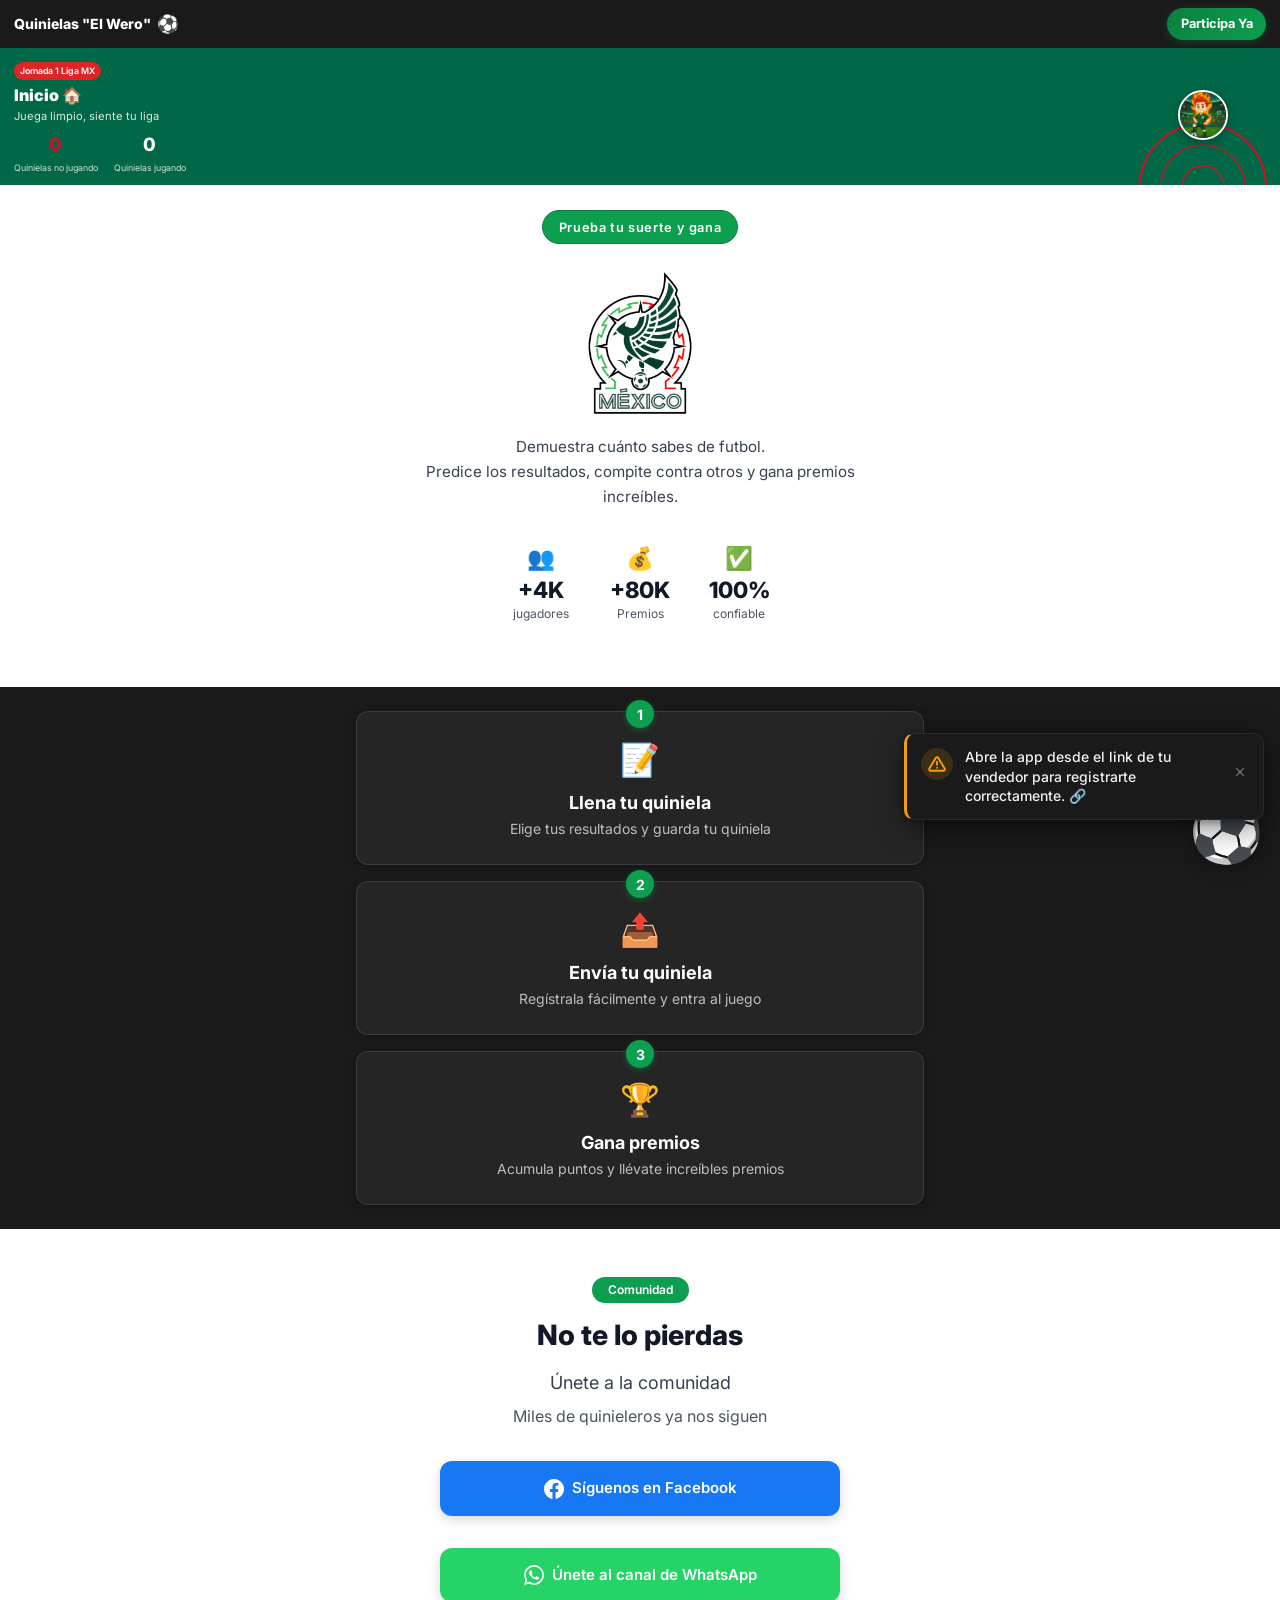
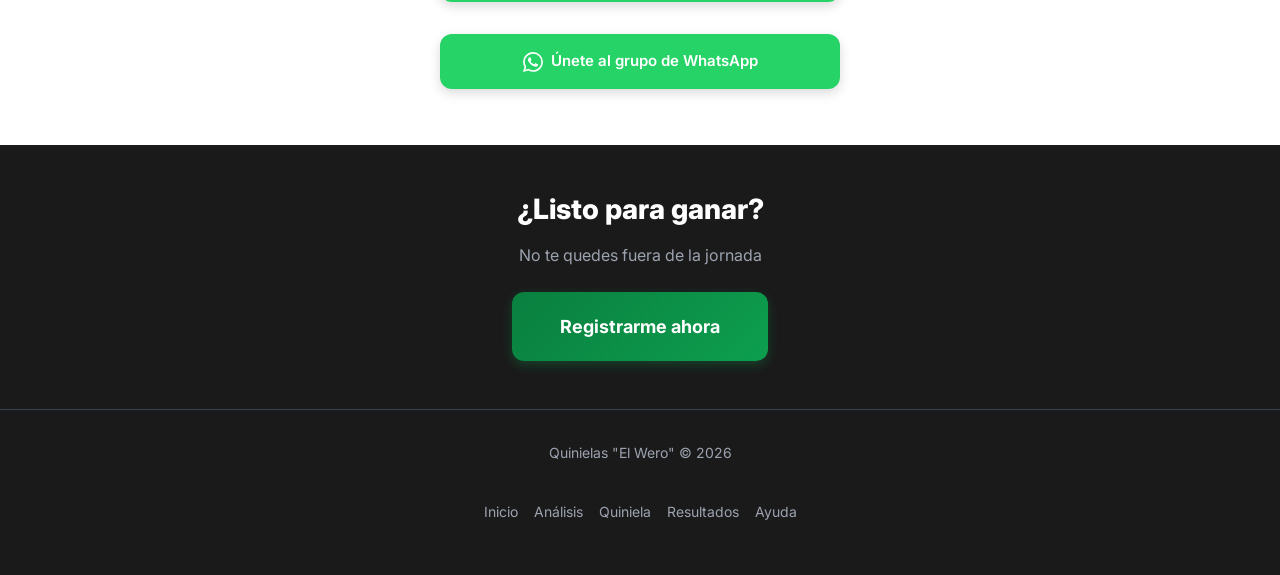
==== commit 8e3281cb: "Cambios en Script,Index,Styles,Lista oficial" ====
--- a/index.html
+++ b/index.html
@@ -797,7 +797,7 @@
 <th class="col-match" data-match-index="7">P7</th>
 <th class="col-match" data-match-index="8">P8</th>
 <th class="col-match" data-match-index="9">P9</th>
-<th class="col-actions">Esperando</th>
+<th class="col-actions">Espera</th>
 </tr>
 </thead>
 <tbody id="esperaTableBody">
--- a/styles.css
+++ b/styles.css
@@ -1576,10 +1576,10 @@
 box-shadow: 0 4px 12px rgba(5, 150, 105, 0.25);
 }
 .jugada-card.no-jugando {
-border-color: #dc2626;
-background: linear-gradient(135deg, #fee2e2 0%, #ffffff 100%);
-background: -webkit-linear-gradient(135deg, #fee2e2 0%, #ffffff 100%);
-box-shadow: 0 4px 12px rgba(220, 38, 38, 0.25);
+border-color: #e53e3e;
+background: linear-gradient(135deg, #fde8e8 0%, #ffffff 100%);
+background: -webkit-linear-gradient(135deg, #fde8e8 0%, #ffffff 100%);
+box-shadow: 0 4px 12px rgba(229, 62, 62, 0.22);
 }
 .jugada-card:active {
 transform: scale(0.98);
@@ -1603,7 +1603,7 @@
 margin: -6px -6px 8px -6px;
 }
 .jugada-header.no-jugando {
-background: #fef2f2;
+background: #fff0f0;
 border-radius: 10px;
 padding: 8px 10px;
 margin: -6px -6px 8px -6px;
@@ -1639,8 +1639,8 @@
 color: white;
 }
 .status-badge.no-jugando {
-background: linear-gradient(135deg, #dc2626 0%, #b91c1c 100%);
-background: -webkit-linear-gradient(135deg, #dc2626 0%, #b91c1c 100%);
+background: linear-gradient(135deg, #e53e3e 0%, #c53030 100%);
+background: -webkit-linear-gradient(135deg, #e53e3e 0%, #c53030 100%);
 color: white;
 }
 .jugada-name {
@@ -4354,4 +4354,12 @@
 #adminEspera .results-table {
 table-layout: fixed;
 width: 100%;
+}
+#adminEspera .table-container {
+overflow-x: auto;
+overflow-y: visible;
+}
+#adminEspera .results-table tbody tr.empty-row td {
+background: transparent;
+padding: 1rem;
 }
